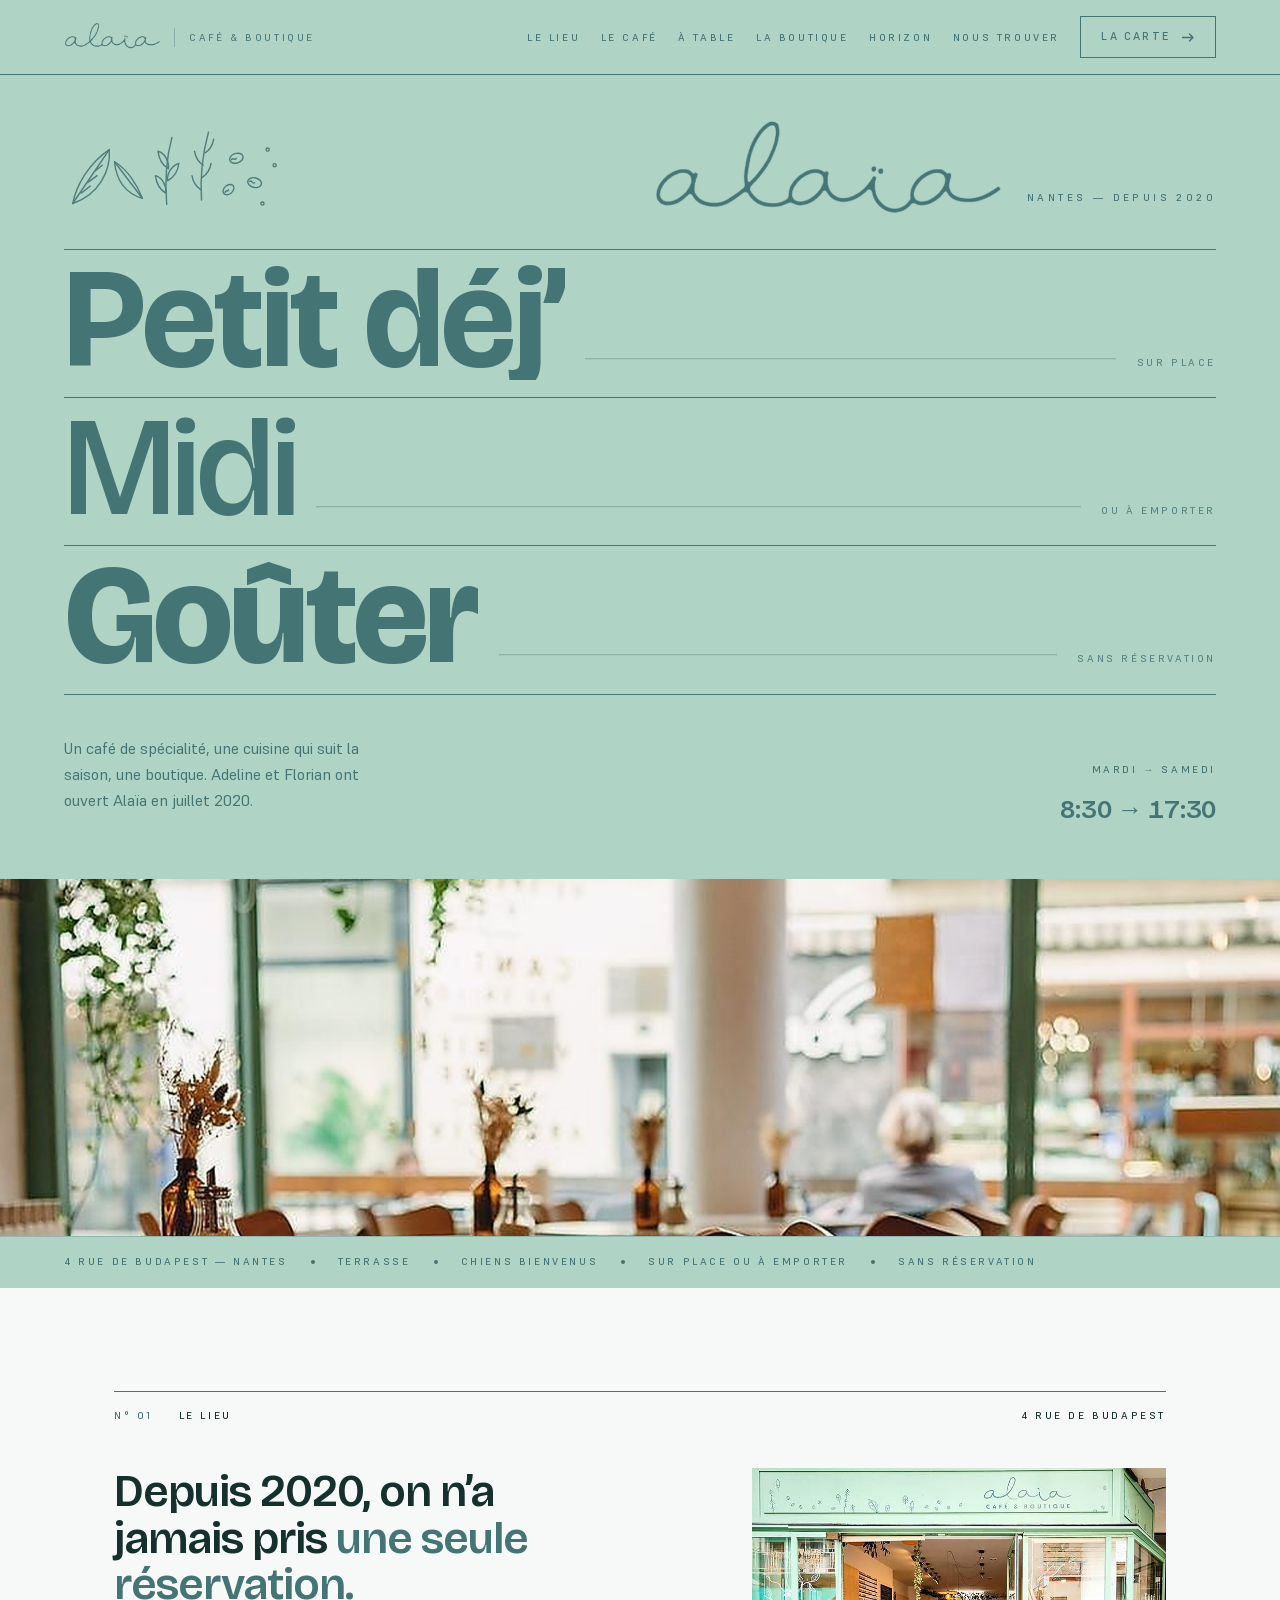
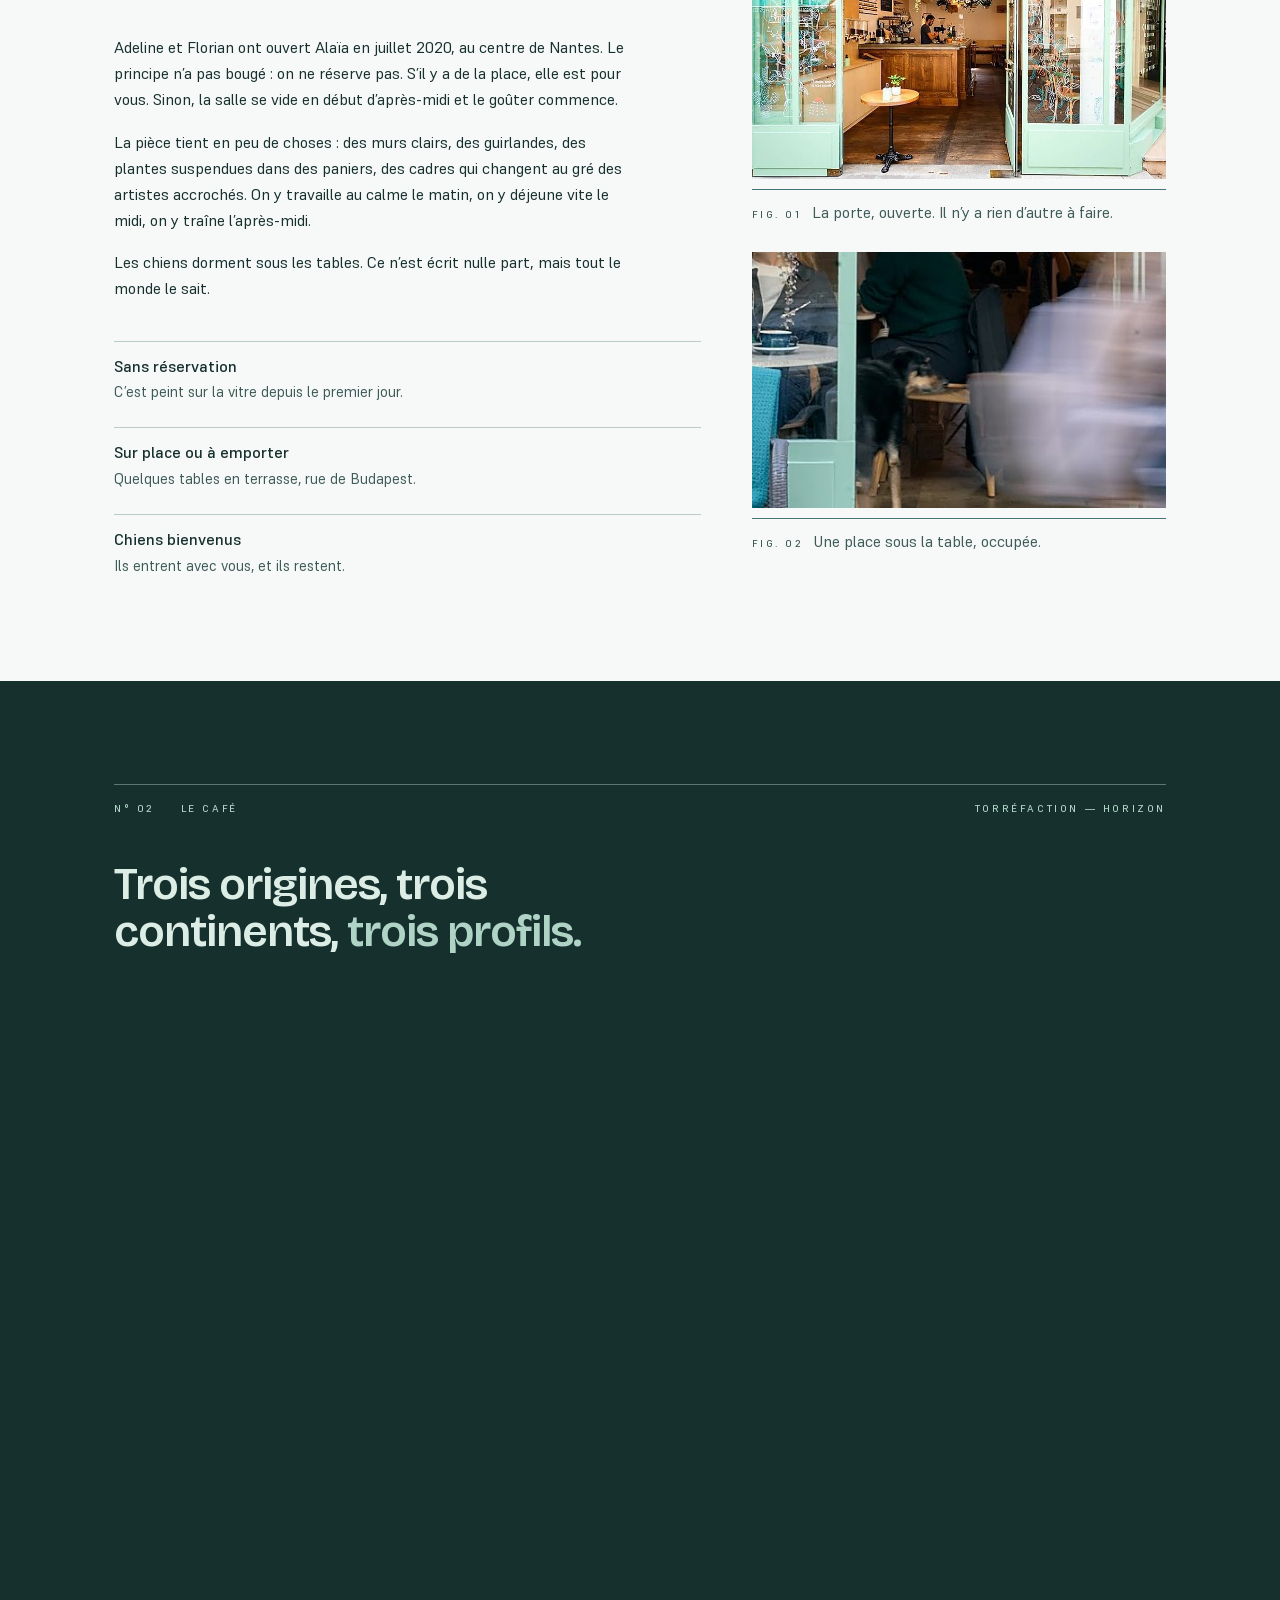
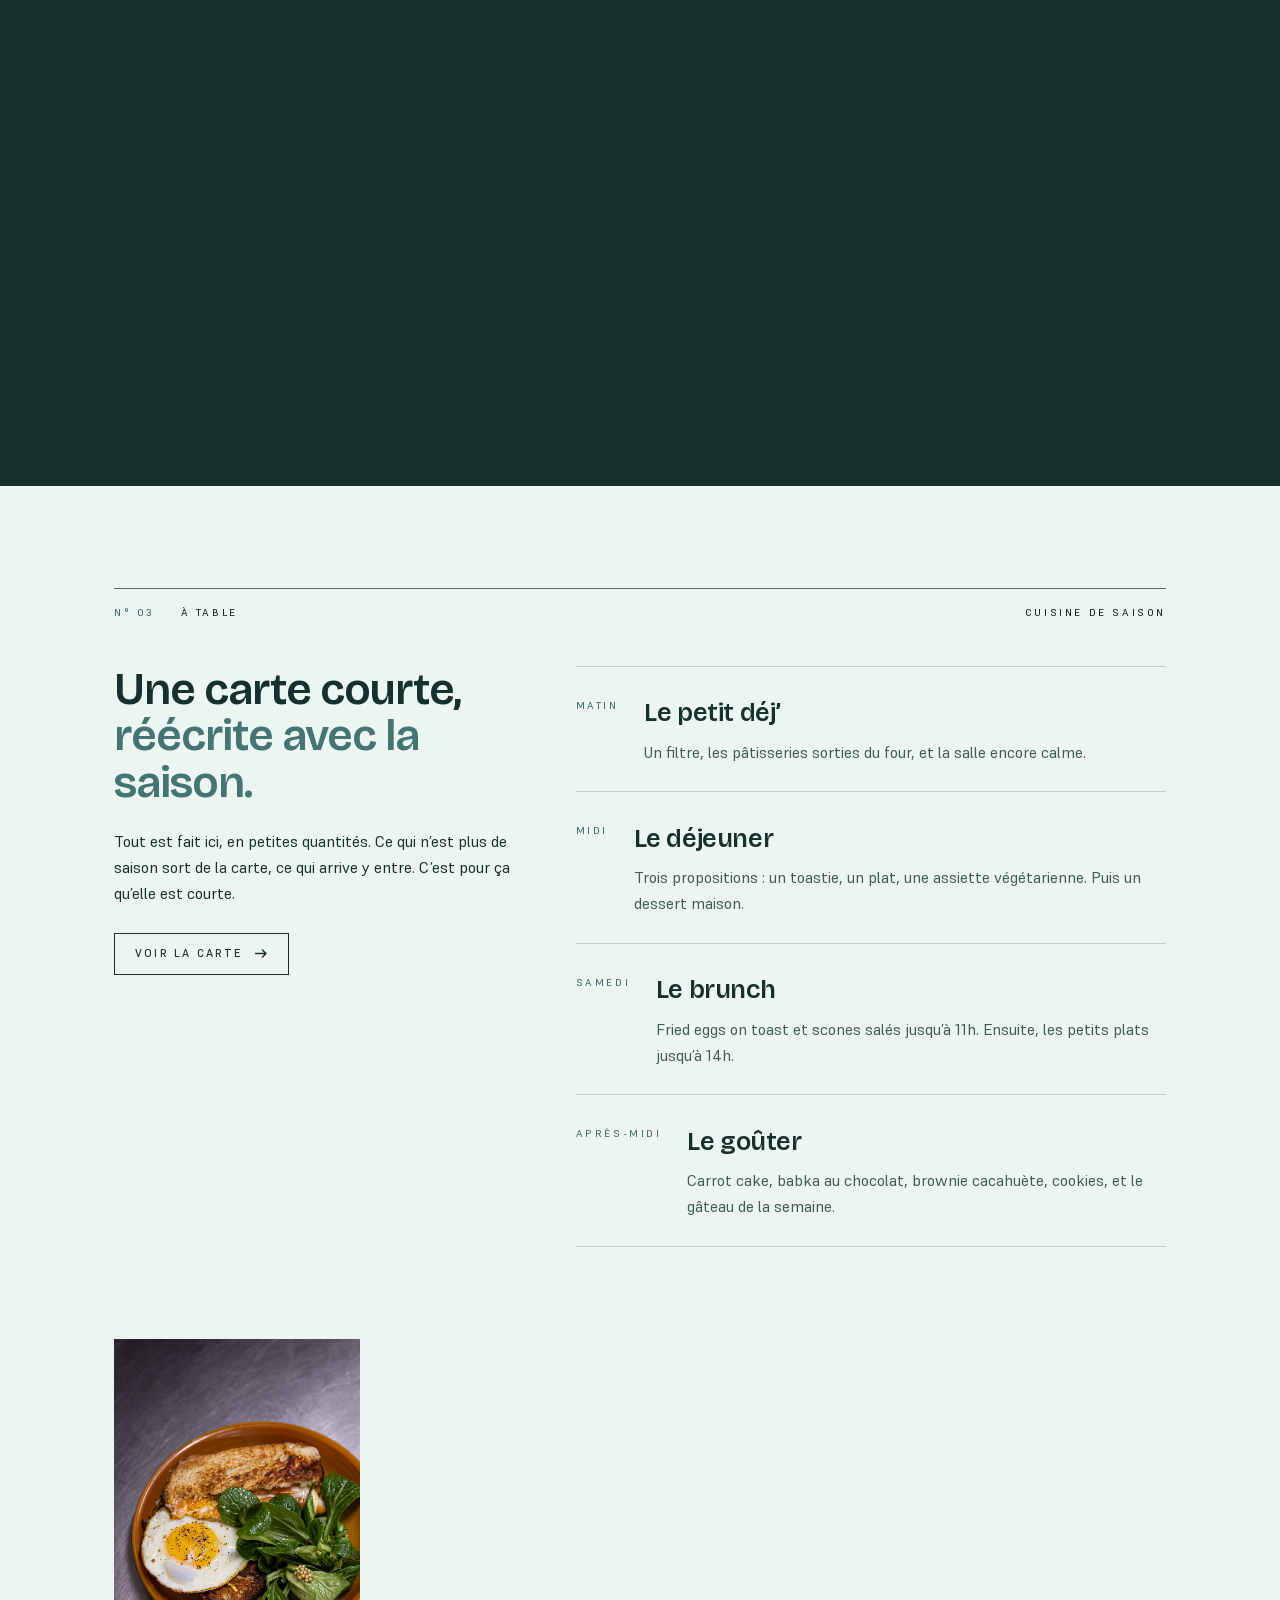
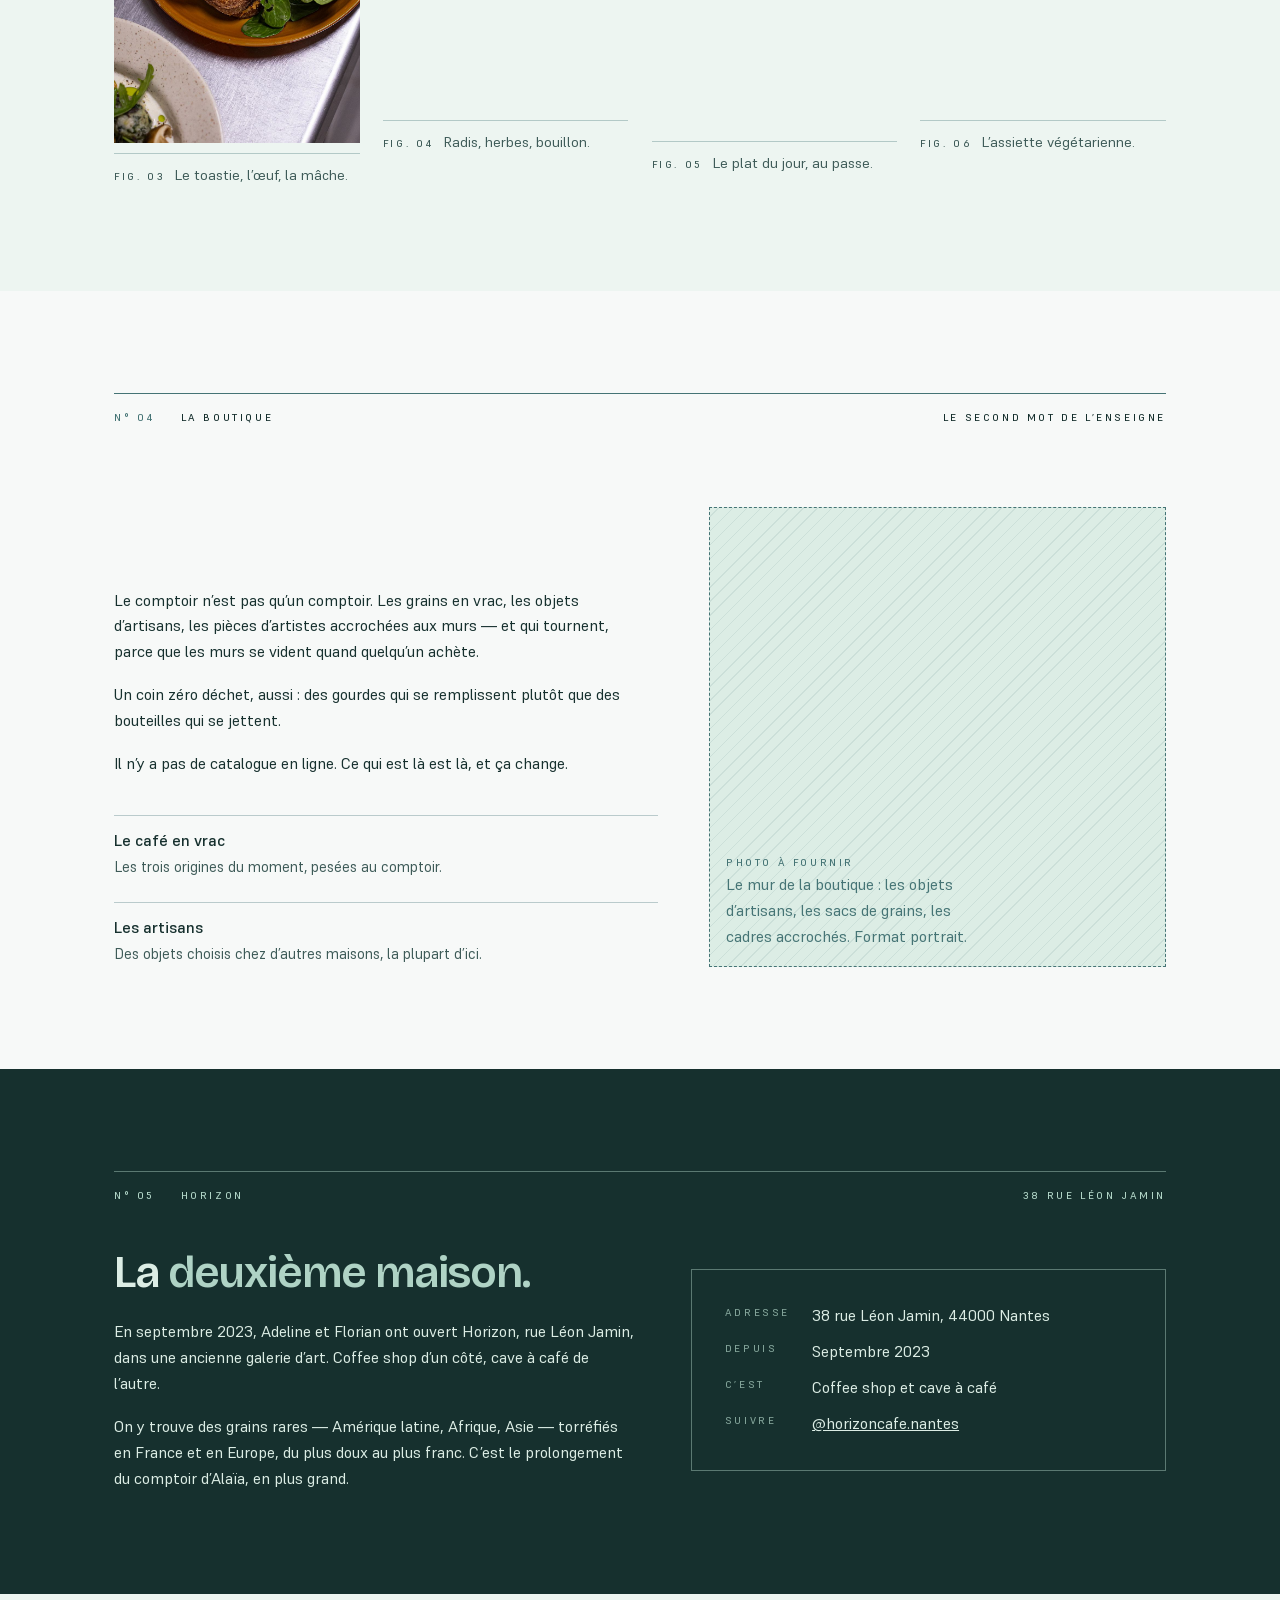
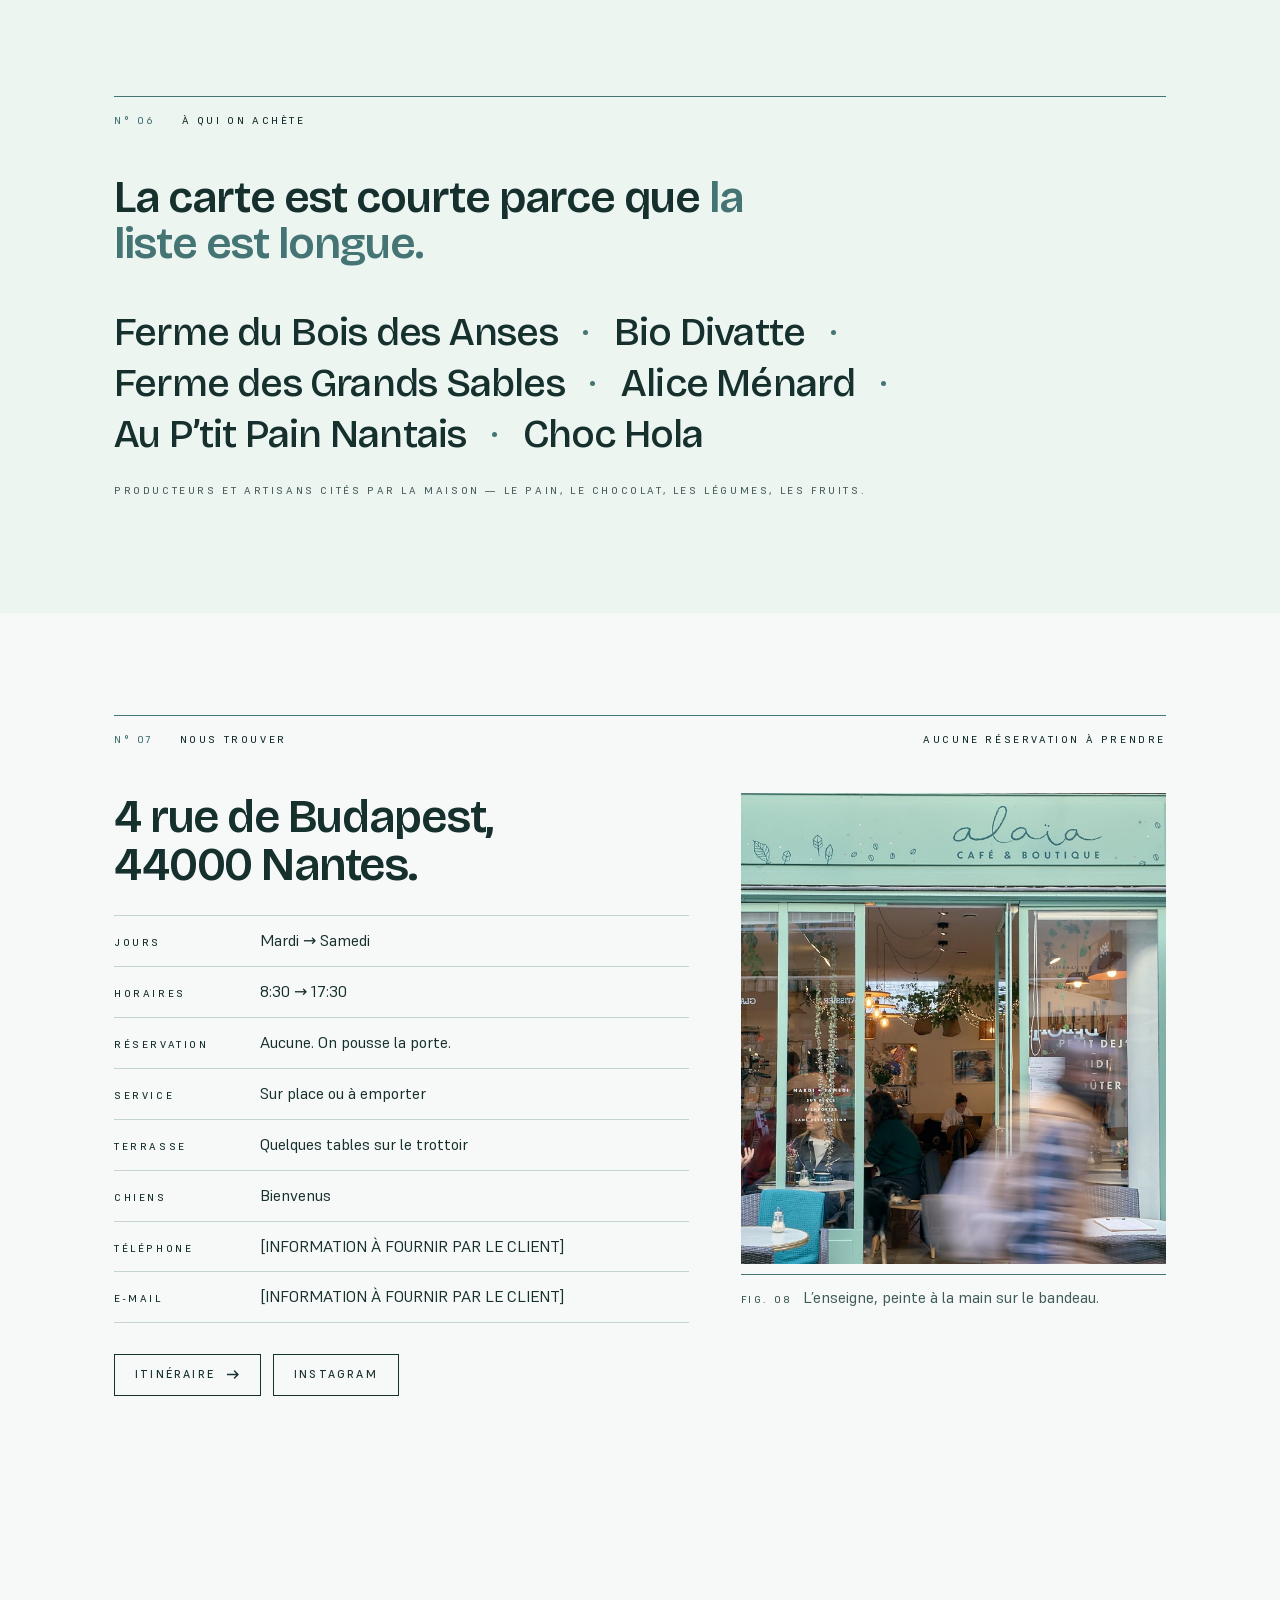
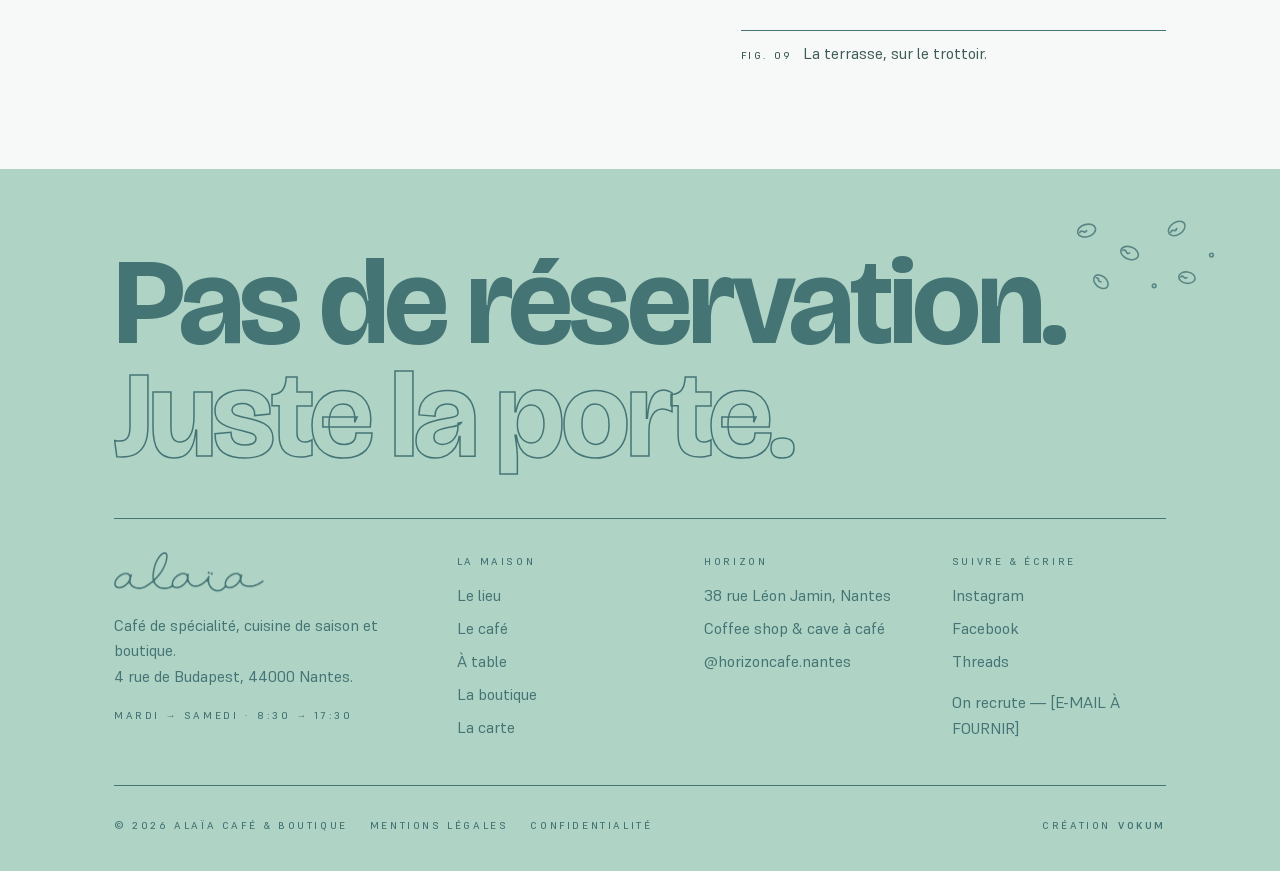
==== index.html @ 6c34a4b2 "Site vitrine Alaïa café & boutique — DA « La vitrine peinte » Création de zéro : l'établissement n'a" ====
<!DOCTYPE html>
<html lang="fr">
<head>
<meta charset="utf-8">
<meta name="viewport" content="width=device-width, initial-scale=1">
<title>Alaïa café &amp; boutique — Café de spécialité, cuisine de saison et boutique à Nantes</title>
<meta name="description" content="Café de spécialité, cuisine de saison et boutique d'artisans, 4 rue de Budapest à Nantes. Du mardi au samedi, sur place ou à emporter, sans réservation. Chiens bienvenus.">
<link rel="canonical" href="/">
<meta name="theme-color" content="#AFD3C5">
<meta name="robots" content="index, follow">

<meta property="og:type" content="website">
<meta property="og:locale" content="fr_FR">
<meta property="og:site_name" content="Alaïa café &amp; boutique">
<meta property="og:title" content="Alaïa café &amp; boutique — Nantes">
<meta property="og:description" content="Café de spécialité, cuisine de saison et boutique. 4 rue de Budapest, Nantes. Du mardi au samedi, sans réservation.">
<meta property="og:image" content="assets/img/facade.jpg">
<meta property="og:image:alt" content="La devanture vert d'eau d'Alaïa, rue de Budapest à Nantes.">
<meta name="twitter:card" content="summary_large_image">

<link rel="icon" href="assets/img/favicon.svg" type="image/svg+xml">
<link rel="apple-touch-icon" href="assets/img/favicon-180.png">

<link rel="preload" href="assets/fonts/bricolage-var.woff2" as="font" type="font/woff2" crossorigin>
<link rel="preload" href="assets/fonts/supreme-400.woff2" as="font" type="font/woff2" crossorigin>
<link rel="stylesheet" href="assets/css/style.css">
<script type="module" src="assets/js/main.js"></script>

<!-- ═══════════════════ L'OUVERTURE — « le peintre passe » ═══════════════
     Pas de rideau, pas d'écran par-dessus : c'est la devanture elle-même qui
     se peint. Le mot d'abord, puis les trois lettrages, puis les fils, puis
     la vitre se dégage. On repose la peinture dans l'ordre où elle a été
     posée en vrai.

     Ce script est en ligne et sans dépendance, pour deux raisons :
     · il doit poser la classe AVANT le premier rendu (sinon le hero clignote) ;
     · il se démonte tout seul. Si le module JS tombe, les filets de sécurité
       ci-dessous rendent la page malgré tout — jamais d'écran resté noir. -->
<script>
(function () {
  var d = document.documentElement;
  var plat  = /[?&]plat/.test(location.search);
  var calme = window.matchMedia && window.matchMedia('(prefers-reduced-motion: reduce)').matches;

  // On retombe toujours sur la devanture : le navigateur ne restaure pas le scroll.
  if ('scrollRestoration' in history) history.scrollRestoration = 'manual';

  // `?plat` doit être posé AVANT le premier rendu, sinon la première seconde
  // s'anime quand même et les captures de contrôle sont faussées.
  if (plat) d.setAttribute('data-plat', '');
  if (plat || calme) return;      // ?plat et mouvement réduit : aucune ouverture.
  d.classList.add('intro');

  var fini = function () { d.classList.remove('intro', 'intro-go'); };
  var go = function () {
    d.classList.add('intro-go');
    setTimeout(fini, 3200);       // on retire les classes une fois la peinture sèche
  };

  // On attend les polices : peindre un mot en police de repli puis le voir
  // sauter, c'est pire que pas d'animation du tout.
  var parti = false;
  var lance = function () {
    if (parti) return;
    parti = true;
    requestAnimationFrame(go);
  };
  if (document.fonts && document.fonts.ready) {
    document.fonts.ready.then(lance);
    setTimeout(lance, 1200);      // filet : si les polices traînent, on part quand même
  } else {
    lance();
  }
  setTimeout(fini, 6000);         // filet dur : la page est lisible quoi qu'il arrive
})();
</script>
</head>

<body>
<a class="saut" href="#contenu">Aller au contenu</a>

<!-- ═══════════════════════════ L'ENSEIGNE ═══════════════════════════════
     Le bandeau vert d'eau de la devanture, repris en barre de navigation. -->
<header class="enseigne">
  <div class="enseigne__in">
    <a class="enseigne__marque" href="/" aria-label="Alaïa café & boutique — accueil">
      <span class="marque marque--script" role="img" aria-label="Alaïa"></span>
      <span class="peint enseigne__mention" aria-hidden="true">Café &amp; boutique</span>
    </a>

    <nav class="enseigne__nav" aria-label="Navigation principale">
      <a class="enseigne__lien peint" href="#lieu"     data-section="lieu">Le lieu</a>
      <a class="enseigne__lien peint" href="#cafe"     data-section="cafe">Le café</a>
      <a class="enseigne__lien peint" href="#table"    data-section="table">À table</a>
      <a class="enseigne__lien peint" href="#boutique" data-section="boutique">La boutique</a>
      <a class="enseigne__lien peint" href="#horizon"  data-section="horizon">Horizon</a>
      <a class="enseigne__lien peint" href="#trouver"  data-section="trouver">Nous trouver</a>
      <a class="carreau" href="carte.html">
        La carte
        <svg class="fleche" width="13" height="9" viewBox="0 0 13 9" fill="none" aria-hidden="true">
          <path d="M0 4.5h11M7.5 1 11 4.5 7.5 8" stroke="currentColor" stroke-width="1.4" stroke-linecap="round" stroke-linejoin="round"/>
        </svg>
      </a>
    </nav>

    <button class="cle" type="button" aria-expanded="false" aria-controls="tiroir">
      <span class="lecteur">Ouvrir le menu</span>
      <span class="cle__trait" aria-hidden="true"></span>
      <span class="cle__trait" aria-hidden="true"></span>
      <span class="cle__trait" aria-hidden="true"></span>
    </button>
  </div>
</header>

<div class="tiroir" id="tiroir" aria-hidden="true">
  <a class="tiroir__lien" href="#lieu">Le lieu <span class="numero peint">01</span></a>
  <a class="tiroir__lien" href="#cafe">Le café <span class="numero peint">02</span></a>
  <a class="tiroir__lien" href="#table">À table <span class="numero peint">03</span></a>
  <a class="tiroir__lien" href="#boutique">La boutique <span class="numero peint">04</span></a>
  <a class="tiroir__lien" href="#horizon">Horizon <span class="numero peint">05</span></a>
  <a class="tiroir__lien" href="#trouver">Nous trouver <span class="numero peint">07</span></a>
  <a class="tiroir__lien" href="carte.html">La carte <span class="numero peint">→</span></a>
  <div class="tiroir__pied">
    <p class="peint">Mardi → Samedi · 8:30 → 17:30</p>
    <p class="peint">4 rue de Budapest, Nantes · Sans réservation</p>
  </div>
</div>

<main id="contenu">

<!-- ═══════════════════════════ LA DEVANTURE ═════════════════════════════
     Le hero ne raconte rien qu'Alaïa n'écrive déjà sur sa vitre : les trois
     moments peints sur le carreau de droite, les trois services peints sur
     celui de gauche. Le site ne fait que les mettre à l'échelle. -->
<section class="devanture" aria-labelledby="titre-principal">

  <!-- Les feuilles et les grains peints sur le bandeau, redessinés au trait -->
  <svg class="devanture__jardin dessin tracer" viewBox="0 0 250 130" fill="none" aria-hidden="true">
    <path class="trait" d="M10 104C14 84 28 58 52 42c2 24-12 52-42 62Z"/>
    <path class="trait" d="M10 104 52 42M20 92l10-8M27 80l11-8M34 68l10-8"/>
    <path class="trait" d="M90 98C84 82 72 64 58 56c2 20 12 36 32 42Z"/>
    <path class="trait" d="M90 98 58 56"/>
    <path class="trait" d="M118 105c-2-25 0-55 6-77"/>
    <path class="trait" d="M117 92c-7-4-11-12-12-20 8 2 13 12 12 20ZM119 78c7-4 12-12 13-20-8 2-14 12-13 20ZM120 64c-7-4-11-12-12-20 8 2 13 12 12 20Z"/>
    <path class="trait" d="M158 100c-2-28 2-56 8-78"/>
    <path class="trait" d="M157 88c-6-4-9-10-10-16M159 74c6-4 9-10 10-16M160 60c-6-4-9-10-10-16M162 46c6-4 9-10 10-16"/>
    <g transform="translate(198 52) rotate(-18)">
      <ellipse class="trait" rx="8" ry="5.5"/><path class="trait" d="M-6 0c3-3 3 3 6 0"/>
    </g>
    <g transform="translate(219 80) rotate(14)">
      <ellipse class="trait" rx="8" ry="5.5"/><path class="trait" d="M-6 0c3-3 3 3 6 0"/>
    </g>
    <g transform="translate(189 88) rotate(-40)">
      <ellipse class="trait" rx="7" ry="5"/><path class="trait" d="M-5 0c2.5-2.5 2.5 2.5 5 0"/>
    </g>
    <circle class="trait" cx="234" cy="42" r="1.8"/>
    <circle class="trait" cx="242" cy="60" r="1.8"/>
    <circle class="trait" cx="228" cy="104" r="1.8"/>
  </svg>

  <div class="devanture__in">
    <div class="devanture__ligne">
      <h1 id="titre-principal" class="lecteur">Alaïa, café &amp; boutique à Nantes</h1>
      <span class="peindre devanture__marque">
        <span class="marque marque--script" aria-hidden="true"></span>
      </span>
      <p class="peint peint--large devanture__lieu">Nantes — depuis 2020</p>
    </div>

    <!-- Les trois mots du carreau de droite, à gauche ce qui est peint sur
         celui de gauche. La vitrine entière tient en trois lignes. -->
    <div class="mots">
      <div class="mots__l">
        <span class="mot"><span class="peindre">Petit déj’</span></span>
        <span class="mots__fil" aria-hidden="true"></span>
        <span class="peint">Sur place</span>
      </div>
      <div class="mots__l">
        <span class="mot"><span class="peindre">Midi</span></span>
        <span class="mots__fil" aria-hidden="true"></span>
        <span class="peint">Ou à emporter</span>
      </div>
      <div class="mots__l">
        <span class="mot"><span class="peindre">Goûter</span></span>
        <span class="mots__fil" aria-hidden="true"></span>
        <span class="peint">Sans réservation</span>
      </div>
    </div>

    <div class="devanture__socle">
      <p class="devanture__dit leve" data-retard="1">
        Un café de spécialité, une cuisine qui suit la saison, une boutique.
        Adeline et Florian ont ouvert Alaïa en juillet 2020.
      </p>
      <div class="devanture__horaire leve" data-retard="2">
        <p class="peint">Mardi → Samedi</p>
        <b>8:30 → 17:30</b>
      </div>
    </div>
  </div>

  <!-- On a peint les mots sur la vitre ; maintenant on entre. La bande montre
       la salle, pas le reflet du verre — les mentions restent sur le bandeau
       du dessous, là où l'encre tient sur la peinture. -->
  <div class="vitre">
    <img class="vitre__photo buee" data-vitre
         src="assets/img/salle-bandeau.jpg"
         width="1500" height="766"
         alt="La salle d'Alaïa : plantes retombantes accrochées aux vitres, bouquets de fleurs séchées sur les tables de bistrot, chaises en bois clair, banquette vert d'eau et la rue derrière les grandes fenêtres."
         fetchpriority="high" decoding="async">
  </div>
  <div class="rail-bas">
    <span class="peint">4 rue de Budapest — Nantes</span>
    <span class="pastille" aria-hidden="true"></span>
    <span class="peint">Terrasse</span>
    <span class="pastille" aria-hidden="true"></span>
    <span class="peint">Chiens bienvenus</span>
    <span class="pastille" aria-hidden="true"></span>
    <span class="peint">Sur place ou à emporter</span>
    <span class="pastille" aria-hidden="true"></span>
    <span class="peint">Sans réservation</span>
  </div>
</section>

<!-- ═══════════════════════════ 01 — LE LIEU ═════════════════════════════ -->
<section class="bloc" id="lieu" aria-labelledby="t-lieu">
  <div class="page page--etroit">
    <div class="rail">
      <span class="numero peint">N° 01</span>
      <span class="peint">Le lieu</span>
      <span class="peint rail__titre">4 rue de Budapest</span>
    </div>

    <div class="lieu">
      <div class="lieu__dire">
        <h2 class="titre leve" id="t-lieu">Depuis 2020, on n’a jamais pris <em>une seule réservation.</em></h2>
        <div class="texte leve" data-retard="1">
          <p>
            Adeline et Florian ont ouvert Alaïa en juillet 2020, au centre de Nantes.
            Le principe n’a pas bougé : on ne réserve pas. S’il y a de la place, elle
            est pour vous. Sinon, la salle se vide en début d’après-midi et le goûter
            commence.
          </p>
          <p>
            La pièce tient en peu de choses : des murs clairs, des guirlandes, des
            plantes suspendues dans des paniers, des cadres qui changent au gré des
            artistes accrochés. On y travaille au calme le matin, on y déjeune vite
            le midi, on y traîne l’après-midi.
          </p>
          <p>
            Les chiens dorment sous les tables. Ce n’est écrit nulle part, mais tout
            le monde le sait.
          </p>
        </div>

        <div class="lieu__notes leve" data-retard="2">
          <div class="lieu__note">
            <b>Sans réservation</b>
            <span>C’est peint sur la vitre depuis le premier jour.</span>
          </div>
          <div class="lieu__note">
            <b>Sur place ou à emporter</b>
            <span>Quelques tables en terrasse, rue de Budapest.</span>
          </div>
          <div class="lieu__note">
            <b>Chiens bienvenus</b>
            <span>Ils entrent avec vous, et ils restent.</span>
          </div>
        </div>
      </div>

      <div>
        <figure style="margin:0">
          <img class="buee" src="assets/img/devanture-comptoir.jpg" width="800" height="601"
               alt="La porte d'Alaïa grande ouverte sur le comptoir en bois : derrière, les silos de café en vrac et le tableau noir ; à gauche, les étagères de la boutique derrière la vitre peinte."
               loading="lazy" decoding="async">
          <figcaption class="lieu__legende">
            <span class="peint">Fig. 01</span>
            <span>La porte, ouverte. Il n’y a rien d’autre à faire.</span>
          </figcaption>
        </figure>

        <figure class="lieu__chien" style="margin:26px 0 0">
          <img class="buee" src="assets/img/detail-chien.jpg" width="460" height="285"
               alt="À l'intérieur du café : un chien debout près d'une table basse en bois, une tasse de cappuccino posée dessus, une cliente assise derrière."
               loading="lazy" decoding="async">
          <figcaption class="lieu__legende" style="max-width:460px">
            <span class="peint">Fig. 02</span>
            <span>Une place sous la table, occupée.</span>
          </figcaption>
        </figure>
      </div>
    </div>
  </div>
</section>

<!-- ═══════════════════════════ 02 — LE CAFÉ ═════════════════════════════
     Le produit héros : la raison pour laquelle on traverse la ville. -->
<section class="bloc bloc--encre" id="cafe" aria-labelledby="t-cafe">
  <div class="page page--etroit">
    <div class="rail">
      <span class="numero peint">N° 02</span>
      <span class="peint">Le café</span>
      <span class="peint rail__titre">Torréfaction — Horizon</span>
    </div>

    <h2 class="titre leve" id="t-cafe">Trois origines, trois continents, <em>trois profils.</em></h2>

    <div class="origines leve" data-retard="1">
      <div class="origine">
        <span class="origine__n">01</span>
        <h3 class="origine__t">Trois origines</h3>
        <p>Trois cafés à la carte en permanence, choisis sur trois continents.</p>
      </div>
      <div class="origine">
        <span class="origine__n">02</span>
        <h3 class="origine__t">Trois profils</h3>
        <p>Du plus doux au plus franc. La sélection tourne avec la saison — jamais la même toute l’année.</p>
      </div>
      <div class="origine">
        <span class="origine__n">03</span>
        <h3 class="origine__t">Quatre façons</h3>
        <p>Filtre, V60, espresso, cappuccino. Et du thé bio pour ceux que la caféine fatigue.</p>
      </div>
    </div>

    <div class="cafe__bas">
      <div class="texte leve">
        <p>
          Les grains ne restent pas derrière le comptoir : ils sont vendus en vrac.
          Vous repartez avec ce que vous venez de boire.
        </p>
        <p>
          Le chaï est une recette maison, retravaillée jusqu’à tomber juste. Les jus
          sont pressés ici, en partie avec les fruits du verger de la famille.
        </p>
        <p class="main" style="margin-top:.6em">Toujours plus de caféine.</p>
      </div>

      <div class="leve" data-retard="1">
        <ul class="liste">
          <li>
            <span class="liste__nom">Chaï latte <span class="peint">recette maison</span></span>
            <span class="liste__conduite" aria-hidden="true"></span>
            <span class="liste__prix">4,50 €</span>
          </li>
          <li>
            <span class="liste__nom">Matcha, gold, black, ube latte</span>
            <span class="liste__conduite" aria-hidden="true"></span>
            <span class="liste__prix">4 → 4,50 €</span>
          </li>
          <li>
            <span class="liste__nom">Lait végétal</span>
            <span class="liste__conduite" aria-hidden="true"></span>
            <span class="liste__prix">+ 0,50 €</span>
          </li>
          <li>
            <span class="liste__nom">Jus pressé du jour</span>
            <span class="liste__conduite" aria-hidden="true"></span>
            <span class="liste__prix">4 €</span>
          </li>
          <li>
            <span class="liste__nom">Grains en vrac</span>
            <span class="liste__conduite" aria-hidden="true"></span>
            <span class="liste__prix">au comptoir</span>
          </li>
        </ul>
        <p class="peint" style="margin-top:16px;opacity:.7">Prix relevés en juillet 2026</p>
      </div>
    </div>
  </div>

  <!-- La suite du comptoir. Bord à bord, sans légende : on longe le geste. -->
  <div class="comptoir">
    <figure>
      <img class="buee" src="assets/img/cafe-porte-filtre.jpg" width="900" height="1482"
           alt="Une main tient un porte-filtre rempli de café fraîchement moulu, tassé et lissé."
           loading="lazy" decoding="async">
    </figure>
    <figure>
      <img class="buee" src="assets/img/cafe-extraction.jpg" width="900" height="1482"
           alt="L'espresso coule de la machine La Marzocco en deux filets, dans une tasse en céramique vert d'eau."
           loading="lazy" decoding="async">
    </figure>
    <figure>
      <img class="buee" src="assets/img/cafe-latte.jpg" width="900" height="1482"
           alt="Un barista verse le lait dans une tasse vert d'eau et y dessine une rosetta."
           loading="lazy" decoding="async">
    </figure>
    <figure>
      <img class="buee" src="assets/img/cafe-deux-tasses.jpg" width="900" height="1482"
           alt="Deux tasses d'espresso vues du dessus sur le comptoir en métal, l'une sur une soucoupe vert d'eau, l'autre sur une soucoupe brune."
           loading="lazy" decoding="async">
    </figure>
  </div>
</section>

<!-- ═══════════════════════════ 03 — À TABLE ═════════════════════════════ -->
<section class="bloc bloc--verre" id="table" aria-labelledby="t-table">
  <div class="page page--etroit">
    <div class="rail">
      <span class="numero peint">N° 03</span>
      <span class="peint">À table</span>
      <span class="peint rail__titre">Cuisine de saison</span>
    </div>

    <div class="table">
      <div>
        <h2 class="titre leve" id="t-table">Une carte courte, <em>réécrite avec la saison.</em></h2>
        <div class="texte leve" data-retard="1" style="margin-top:22px">
          <p>
            Tout est fait ici, en petites quantités. Ce qui n’est plus de saison sort
            de la carte, ce qui arrive y entre. C’est pour ça qu’elle est courte.
          </p>
        </div>
        <p class="leve" data-retard="2" style="margin-top:26px">
          <a class="carreau carreau--encre" href="carte.html">
            Voir la carte
            <svg class="fleche" width="13" height="9" viewBox="0 0 13 9" fill="none" aria-hidden="true">
              <path d="M0 4.5h11M7.5 1 11 4.5 7.5 8" stroke="currentColor" stroke-width="1.4" stroke-linecap="round" stroke-linejoin="round"/>
            </svg>
          </a>
        </p>
      </div>

      <div class="moments leve" data-retard="1">
        <article class="moment">
          <span class="moment__h peint">Matin</span>
          <div>
            <h3 class="moment__t">Le petit déj’</h3>
            <p>Un filtre, les pâtisseries sorties du four, et la salle encore calme.</p>
          </div>
        </article>
        <article class="moment">
          <span class="moment__h peint">Midi</span>
          <div>
            <h3 class="moment__t">Le déjeuner</h3>
            <p>Trois propositions : un toastie, un plat, une assiette végétarienne. Puis un dessert maison.</p>
          </div>
        </article>
        <article class="moment">
          <span class="moment__h peint">Samedi</span>
          <div>
            <h3 class="moment__t">Le brunch</h3>
            <p>Fried eggs on toast et scones salés jusqu’à 11h. Ensuite, les petits plats jusqu’à 14h.</p>
          </div>
        </article>
        <article class="moment">
          <span class="moment__h peint">Après-midi</span>
          <div>
            <h3 class="moment__t">Le goûter</h3>
            <p>Carrot cake, babka au chocolat, brownie cacahuète, cookies, et le gâteau de la semaine.</p>
          </div>
        </article>
      </div>
    </div>

    <!-- Les assiettes. Les légendes décrivent ce qu'on voit, sans nommer un
         plat de la carte : la carte change, et rien n'est inventé ici. -->
    <div class="assiettes">
      <figure>
        <img class="buee" src="assets/img/midi-toastie.jpg" width="900" height="1482"
             alt="Un toastie grillé coupé en deux, un œuf au plat poivré et une salade de mâche, sur une assiette ocre posée sur le passe en inox."
             loading="lazy" decoding="async">
        <figcaption><span class="peint">Fig. 03</span><span>Le toastie, l’œuf, la mâche.</span></figcaption>
      </figure>
      <figure>
        <img class="buee" src="assets/img/midi-radis.jpg" width="900" height="1482"
             alt="Un bol sombre : lamelles de radis rose, herbes fraîches, graines et bouillon clair."
             loading="lazy" decoding="async">
        <figcaption><span class="peint">Fig. 04</span><span>Radis, herbes, bouillon.</span></figcaption>
      </figure>
      <figure>
        <img class="buee" src="assets/img/midi-poisson.jpg" width="900" height="1482"
             alt="Un filet de poisson blanc, des carottes rôties et une sauce jaune, sur une assiette mouchetée ; à côté, le ticket de cuisine."
             loading="lazy" decoding="async">
        <figcaption><span class="peint">Fig. 05</span><span>Le plat du jour, au passe.</span></figcaption>
      </figure>
      <figure>
        <img class="buee" src="assets/img/midi-vert.jpg" width="900" height="1482"
             alt="Une assiette végétarienne : quenelles vertes, champignons, pousses et fleurs de capucine sur une crème claire."
             loading="lazy" decoding="async">
        <figcaption><span class="peint">Fig. 06</span><span>L’assiette végétarienne.</span></figcaption>
      </figure>
    </div>
  </div>
</section>

<!-- ═══════════════════════════ 04 — LA BOUTIQUE ═════════════════════════ -->
<section class="bloc" id="boutique" aria-labelledby="t-boutique">
  <div class="page page--etroit">
    <div class="rail">
      <span class="numero peint">N° 04</span>
      <span class="peint">La boutique</span>
      <span class="peint rail__titre">Le second mot de l’enseigne</span>
    </div>

    <div class="boutique">
      <div>
        <h2 class="titre leve" id="t-boutique">Ce qui est bon <em>se rapporte.</em></h2>
        <div class="texte leve" data-retard="1" style="margin-top:22px">
          <p>
            Le comptoir n’est pas qu’un comptoir. Les grains en vrac, les objets
            d’artisans, les pièces d’artistes accrochées aux murs — et qui tournent,
            parce que les murs se vident quand quelqu’un achète.
          </p>
          <p>
            Un coin zéro déchet, aussi : des gourdes qui se remplissent plutôt que
            des bouteilles qui se jettent.
          </p>
          <p>
            Il n’y a pas de catalogue en ligne. Ce qui est là est là, et ça change.
          </p>
        </div>
        <div class="lieu__notes leve" data-retard="2">
          <div class="lieu__note">
            <b>Le café en vrac</b>
            <span>Les trois origines du moment, pesées au comptoir.</span>
          </div>
          <div class="lieu__note">
            <b>Les artisans</b>
            <span>Des objets choisis chez d’autres maisons, la plupart d’ici.</span>
          </div>
        </div>
      </div>

      <!-- Emplacement photo : aucune des photos fournies ne montre la boutique
           elle-même. On nomme ce qui manque plutôt que d'y mettre une image
           qui parle d'autre chose. Voir README.md § « Photos à produire ». -->
      <div class="boutique__photo">
        <div class="attente" style="min-height:clamp(300px,40vw,460px)">
          <span class="peint">Photo à fournir</span>
          <span>Le mur de la boutique : les objets d’artisans, les sacs de grains, les cadres accrochés. Format portrait.</span>
        </div>
      </div>
    </div>
  </div>
</section>

<!-- ═══════════════════════════ 05 — HORIZON ═════════════════════════════ -->
<section class="bloc bloc--encre" id="horizon" aria-labelledby="t-horizon">
  <div class="page page--etroit">
    <div class="rail">
      <span class="numero peint">N° 05</span>
      <span class="peint">Horizon</span>
      <span class="peint rail__titre">38 rue Léon Jamin</span>
    </div>

    <div class="horizon">
      <div>
        <h2 class="titre leve" id="t-horizon">La <em>deuxième maison.</em></h2>
        <div class="texte leve" data-retard="1" style="margin-top:22px">
          <p>
            En septembre 2023, Adeline et Florian ont ouvert Horizon, rue Léon Jamin,
            dans une ancienne galerie d’art. Coffee shop d’un côté, cave à café de
            l’autre.
          </p>
          <p>
            On y trouve des grains rares — Amérique latine, Afrique, Asie — torréfiés
            en France et en Europe, du plus doux au plus franc. C’est le prolongement
            du comptoir d’Alaïa, en plus grand.
          </p>
        </div>
      </div>

      <div class="horizon__carte leve" data-retard="2">
        <dl>
          <dt class="peint">Adresse</dt>
          <dd>38 rue Léon Jamin, 44000 Nantes</dd>
          <dt class="peint">Depuis</dt>
          <dd>Septembre 2023</dd>
          <dt class="peint">C’est</dt>
          <dd>Coffee shop et cave à café</dd>
          <dt class="peint">Suivre</dt>
          <dd>
            <a href="https://www.instagram.com/horizoncafe.nantes/" target="_blank" rel="noopener noreferrer">
              @horizoncafe.nantes
            </a>
          </dd>
        </dl>
      </div>
    </div>
  </div>
</section>

<!-- ═══════════════════════════ 06 — LES GENS ════════════════════════════ -->
<section class="bloc bloc--verre" aria-labelledby="t-gens">
  <div class="page page--etroit">
    <div class="rail">
      <span class="numero peint">N° 06</span>
      <span class="peint">À qui on achète</span>
    </div>

    <h2 class="titre leve" id="t-gens" style="max-width:24ch;margin-bottom:clamp(24px,3vw,40px)">
      La carte est courte parce que <em>la liste est longue.</em>
    </h2>

    <ul class="gens leve" data-retard="1">
      <li><span class="gens__nom">Ferme du Bois des Anses</span></li>
      <li><span class="gens__nom">Bio Divatte</span></li>
      <li><span class="gens__nom">Ferme des Grands Sables</span></li>
      <li><span class="gens__nom">Alice Ménard</span></li>
      <li><span class="gens__nom">Au P’tit Pain Nantais</span></li>
      <li><span class="gens__nom">Choc Hola</span></li>
    </ul>
    <p class="peint leve" data-retard="2" style="margin-top:22px;opacity:.75">
      Producteurs et artisans cités par la maison — le pain, le chocolat, les légumes, les fruits.
    </p>
  </div>
</section>

<!-- ═══════════════════════════ 07 — NOUS TROUVER ════════════════════════ -->
<section class="bloc" id="trouver" aria-labelledby="t-trouver">
  <div class="page page--etroit">
    <div class="rail">
      <span class="numero peint">N° 07</span>
      <span class="peint">Nous trouver</span>
      <span class="peint rail__titre">Aucune réservation à prendre</span>
    </div>

    <div class="trouver">
      <div>
        <h2 class="lecteur" id="t-trouver">Nous trouver</h2>
        <p class="trouver__adresse leve">4 rue de Budapest,<br>44000 Nantes.</p>

        <dl class="trouver__faits leve" data-retard="1">
          <div class="fait"><dt class="peint">Jours</dt><dd>Mardi → Samedi</dd></div>
          <div class="fait"><dt class="peint">Horaires</dt><dd>8:30 → 17:30</dd></div>
          <div class="fait"><dt class="peint">Réservation</dt><dd>Aucune. On pousse la porte.</dd></div>
          <div class="fait"><dt class="peint">Service</dt><dd>Sur place ou à emporter</dd></div>
          <div class="fait"><dt class="peint">Terrasse</dt><dd>Quelques tables sur le trottoir</dd></div>
          <div class="fait"><dt class="peint">Chiens</dt><dd>Bienvenus</dd></div>
          <div class="fait"><dt class="peint">Téléphone</dt><dd>[INFORMATION À FOURNIR PAR LE CLIENT]</dd></div>
          <div class="fait"><dt class="peint">E-mail</dt><dd>[INFORMATION À FOURNIR PAR LE CLIENT]</dd></div>
        </dl>

        <div class="trouver__actions leve" data-retard="2">
          <a class="carreau carreau--encre"
             href="https://www.google.com/maps/dir/?api=1&destination=4+rue+de+Budapest+44000+Nantes"
             target="_blank" rel="noopener noreferrer">
            Itinéraire
            <svg class="fleche" width="13" height="9" viewBox="0 0 13 9" fill="none" aria-hidden="true">
              <path d="M0 4.5h11M7.5 1 11 4.5 7.5 8" stroke="currentColor" stroke-width="1.4" stroke-linecap="round" stroke-linejoin="round"/>
            </svg>
          </a>
          <a class="carreau carreau--encre" href="https://www.instagram.com/alaiacafeboutique/" target="_blank" rel="noopener noreferrer">
            Instagram
          </a>
        </div>
      </div>

      <div class="leve" data-retard="1">
        <figure style="margin:0">
          <img class="buee" src="assets/img/facade.jpg" width="1400" height="1550"
               alt="La devanture vert d'eau d'Alaïa, 4 rue de Budapest à Nantes : l'enseigne peinte à la main, les grandes vitres et la salle éclairée à l'intérieur."
               loading="lazy" decoding="async">
          <figcaption class="lieu__legende">
            <span class="peint">Fig. 08</span>
            <span>L’enseigne, peinte à la main sur le bandeau.</span>
          </figcaption>
        </figure>

        <figure style="margin:26px 0 0">
          <img class="buee" src="assets/img/terrasse.jpg" width="678" height="452"
               alt="La terrasse d'Alaïa : des tables rondes et des chaises en résine tressée alignées sur le trottoir, devant la devanture vert d'eau."
               loading="lazy" decoding="async">
          <figcaption class="lieu__legende">
            <span class="peint">Fig. 09</span>
            <span>La terrasse, sur le trottoir.</span>
          </figcaption>
        </figure>
      </div>
    </div>
  </div>
</section>

</main>

<!-- ═══════════════════════════ LE PIED ══════════════════════════════════
     La dernière section est peinte comme la première : c'est le rideau. -->
<footer class="pied">
  <svg class="pied__grains dessin" viewBox="0 0 150 90" fill="none" aria-hidden="true">
    <g transform="translate(24 22) rotate(-16)"><ellipse class="trait" rx="9" ry="6"/><path class="trait" d="M-7 0c3.5-3.5 3.5 3.5 7 0"/></g>
    <g transform="translate(66 44) rotate(22)"><ellipse class="trait" rx="9" ry="6"/><path class="trait" d="M-7 0c3.5-3.5 3.5 3.5 7 0"/></g>
    <g transform="translate(112 20) rotate(-34)"><ellipse class="trait" rx="9" ry="6"/><path class="trait" d="M-7 0c3.5-3.5 3.5 3.5 7 0"/></g>
    <g transform="translate(38 72) rotate(40)"><ellipse class="trait" rx="8" ry="5.5"/><path class="trait" d="M-6 0c3-3 3 3 6 0"/></g>
    <g transform="translate(122 68) rotate(8)"><ellipse class="trait" rx="8" ry="5.5"/><path class="trait" d="M-6 0c3-3 3 3 6 0"/></g>
    <circle class="trait" cx="90" cy="76" r="1.8"/>
    <circle class="trait" cx="146" cy="46" r="1.8"/>
  </svg>

  <div class="page page--etroit">
    <p class="pied__mot rideau"><span>Pas de réservation.<br><em>Juste la porte.</em></span></p>

    <div class="pied__grille">
      <div class="pied__col pied__marque">
        <span class="marque marque--script" aria-hidden="true"></span>
        <p>Café de spécialité, cuisine de saison et boutique.<br>4 rue de Budapest, 44000 Nantes.</p>
        <p class="peint" style="margin-top:14px">Mardi → Samedi · 8:30 → 17:30</p>
      </div>

      <div class="pied__col">
        <h3 class="peint">La maison</h3>
        <ul>
          <li><a href="#lieu">Le lieu</a></li>
          <li><a href="#cafe">Le café</a></li>
          <li><a href="#table">À table</a></li>
          <li><a href="#boutique">La boutique</a></li>
          <li><a href="carte.html">La carte</a></li>
        </ul>
      </div>

      <div class="pied__col">
        <h3 class="peint">Horizon</h3>
        <ul>
          <li>38 rue Léon Jamin, Nantes</li>
          <li>Coffee shop &amp; cave à café</li>
          <li><a href="https://www.instagram.com/horizoncafe.nantes/" target="_blank" rel="noopener noreferrer">@horizoncafe.nantes</a></li>
        </ul>
      </div>

      <div class="pied__col">
        <h3 class="peint">Suivre &amp; écrire</h3>
        <ul>
          <li><a href="https://www.instagram.com/alaiacafeboutique/" target="_blank" rel="noopener noreferrer">Instagram</a></li>
          <li><a href="https://www.facebook.com/alaiacafeboutique/" target="_blank" rel="noopener noreferrer">Facebook</a></li>
          <li><a href="https://www.threads.net/@alaiacafeboutique" target="_blank" rel="noopener noreferrer">Threads</a></li>
          <li style="margin-top:8px">On recrute — [E-MAIL À FOURNIR]</li>
        </ul>
      </div>
    </div>

    <div class="pied__bas">
      <nav class="pied__legal peint" aria-label="Liens légaux">
        <span>© 2026 Alaïa café &amp; boutique</span>
        <a href="mentions-legales.html">Mentions légales</a>
        <a href="confidentialite.html">Confidentialité</a>
      </nav>

      <p class="vokum peint">
        Création
        <a href="https://vokumagency.com" target="_blank" rel="noopener noreferrer"
           aria-label="Visiter le site de l’agence Vokum">Vokum</a>
      </p>
    </div>
  </div>
</footer>

</body>
</html>
---- assets/css/style.css ----
/* =========================================================================
   ALAÏA CAFÉ & BOUTIQUE — Nantes
   DA « La vitrine peinte »
   La devanture d'Alaïa dit déjà tout : un bandeau vert d'eau, un mot tracé
   d'un seul trait, des feuilles et des grains dessinés à la main, et des
   capitales blanches peintes sur le verre. Le site n'invente pas une
   grammaire : il reprend celle-là et la met à l'échelle.

   1. Jetons
   2. Polices
   3. Socle
   4. Voix typographiques
   5. Le trait (dessins, filets)
   6. Navigation
   7. Hero — la devanture
   8. Sections
   9. Pied de page
   10. Pages secondaires
   11. Mouvement
   12. Responsive
   ========================================================================= */

/* ============================== 1. JETONS ============================== */
:root {
  /* Peinture relevée au pixel sur la devanture du 4 rue de Budapest */
  --verre:        #AFD3C5; /* le vert d'eau du bandeau */
  --verre-mid:    #C6E0D5;
  --verre-clair:  #DCEDE5;
  --verre-pale:   #EDF5F1;
  --enseigne:     #457475; /* l'encre du mot « alaïa » sur l'enseigne */
  --encre:        #16302E; /* texte courant — assombri pour le contraste */
  --encre-doux:   #3E5B58;
  --lait:         #F7F9F8; /* blanc froid : jamais de beige, jamais de kraft */
  --blanc:        #FFFFFF;
  --grain:        #7C4A2E; /* le brun du grain de café — accent, à la goutte */

  --trait: 1.5px;

  --pas: clamp(64px, 8vw, 132px);   /* respiration verticale des sections */
  --marge: clamp(20px, 5vw, 76px);  /* marge de page */

  --ease: cubic-bezier(.22, .61, .36, 1);
  --ease-long: cubic-bezier(.16, 1, .3, 1);

  --nav-h: 74px;
}

/* ============================= 2. POLICES ============================== */
/* Bricolage Grotesque : variable en largeur — le lettrage peint s'étire pour
   remplir son carreau, exactement comme un peintre en lettres le ferait. */
@font-face {
  font-family: 'Bricolage';
  src: url('../fonts/bricolage-var.woff2') format('woff2-variations');
  font-weight: 300 800;
  font-stretch: 75% 100%;
  font-display: swap;
  font-style: normal;
}
/* Supreme : la voix courante et les capitales peintes du pratique. */
@font-face { font-family:'Supreme'; src:url('../fonts/supreme-400.woff2') format('woff2'); font-weight:400; font-display:swap; }
@font-face { font-family:'Supreme'; src:url('../fonts/supreme-500.woff2') format('woff2'); font-weight:500; font-display:swap; }
@font-face { font-family:'Supreme'; src:url('../fonts/supreme-700.woff2') format('woff2'); font-weight:700; font-display:swap; }
/* Sacramento : la même main que le logo. Trois mots par page, pas plus. */
@font-face { font-family:'Sacramento'; src:url('../fonts/sacramento.woff2') format('woff2'); font-weight:400; font-display:swap; }

/* ============================== 3. SOCLE =============================== */
*, *::before, *::after { box-sizing: border-box; }
html { -webkit-text-size-adjust: 100%; }
html:focus-within { scroll-behavior: smooth; }

body {
  margin: 0;
  background: var(--lait);
  color: var(--encre);
  font-family: 'Supreme', system-ui, -apple-system, sans-serif;
  font-size: clamp(16px, 1.02vw, 18px);
  line-height: 1.62;
  -webkit-font-smoothing: antialiased;
  overflow-x: hidden;
}

/* `height: auto` est obligatoire : sans lui, l'attribut height="…" du HTML reste
   la hauteur utilisée pendant que max-width rétrécit la largeur — et l'image
   s'allonge. Les attributs width/height restent en place (ils réservent la place
   au chargement et évitent le décalage de mise en page). */
img { max-width: 100%; height: auto; display: block; }
a { color: inherit; }

::selection { background: var(--verre); color: var(--encre); }

/* Un seul style de focus sur tout le site : le trait de l'enseigne. */
:focus-visible {
  outline: 2px solid var(--enseigne);
  outline-offset: 3px;
  border-radius: 1px;
}
.sur-verre :focus-visible { outline-color: var(--blanc); }

.saut {
  position: absolute; left: -9999px; top: 0;
  background: var(--encre); color: var(--lait);
  padding: 14px 20px; z-index: 200; text-decoration: none;
}
.saut:focus { left: 8px; top: 8px; }

.lecteur {
  position: absolute; width: 1px; height: 1px; overflow: hidden;
  clip: rect(0 0 0 0); clip-path: inset(50%); white-space: nowrap;
}

.page { width: 100%; padding-inline: var(--marge); }
.page--etroit { max-width: 1180px; margin-inline: auto; }

/* ====================== 4. VOIX TYPOGRAPHIQUES ========================= */

/* Le lettrage peint : ce qui est pratique est en capitales espacées,
   comme sur la vitre. Aucune police à chasse fixe sur ce site. */
.peint {
  font-family: 'Supreme', sans-serif;
  font-weight: 500;
  text-transform: uppercase;
  letter-spacing: .26em;
  font-size: clamp(10px, .72vw, 12px);
  line-height: 1.9;
}
.peint--large { letter-spacing: .34em; }
.sur-verre .peint { color: var(--blanc); text-shadow: 0 1px 14px rgba(10, 30, 28, .55); }

/* Le display : lettres peintes, étirées pour remplir leur carreau. */
.mot {
  font-family: 'Bricolage', system-ui, sans-serif;
  font-weight: 600;
  line-height: .86;
  letter-spacing: -.02em;
  margin: 0;
  /* Les descendantes des titres révélés ne doivent pas être coupées. */
  padding-bottom: .06em;
}

.titre {
  font-family: 'Bricolage', system-ui, sans-serif;
  font-weight: 600;
  font-size: clamp(30px, 3.5vw, 54px);
  line-height: 1.04;
  letter-spacing: -.022em;
  margin: 0;
  max-width: 19ch;
  padding-bottom: .04em;
}
.titre em { font-style: normal; color: var(--enseigne); }

/* La main du logo. Parcimonie absolue. */
.main {
  font-family: 'Sacramento', cursive;
  font-weight: 400;
  font-size: clamp(26px, 2.3vw, 38px);
  line-height: 1;
  color: var(--enseigne);
}

.plomb { font-size: clamp(17px, 1.22vw, 21px); line-height: 1.58; max-width: 46ch; }
.texte { max-width: 58ch; }
.texte p { margin: 0 0 1.05em; }
.texte p:last-child { margin-bottom: 0; }

/* Un mot souligné d'un trait droit — le trait de l'enseigne, jamais ondulé. */
.souligne {
  background-image: linear-gradient(var(--enseigne), var(--enseigne));
  background-size: 100% var(--trait);
  background-repeat: no-repeat;
  background-position: 0 100%;
  padding-bottom: 2px;
}

/* Numéro de section : discret, sur le rail. */
.numero { font-variant-numeric: tabular-nums; color: var(--enseigne); }

/* ====================== 5. LE TRAIT (dessins) ========================== */
/* Feuilles et grains sont ceux peints sur la devanture. Toujours au trait,
   jamais remplis, jamais une icône de bibliothèque. */
.trait {
  fill: none;
  stroke: var(--enseigne);
  stroke-width: 1.6;
  stroke-linecap: round;
  stroke-linejoin: round;
}
.sur-verre .trait { stroke: var(--blanc); }
.dessin { display: block; overflow: visible; }

/* Le rail : le filet sous l'enseigne, repris en tête de chaque section. */
.rail {
  display: flex;
  align-items: baseline;
  gap: clamp(16px, 2vw, 32px);
  border-top: var(--trait) solid var(--enseigne);
  padding-top: 14px;
  margin-bottom: clamp(30px, 3.4vw, 54px);
}
.rail__titre { margin-left: auto; }

/* Le wordmark : masque, donc il prend la couleur qu'on lui donne. */
.marque {
  display: block;
  background-color: currentColor;
  -webkit-mask-repeat: no-repeat; mask-repeat: no-repeat;
  -webkit-mask-size: contain;     mask-size: contain;
  -webkit-mask-position: center;  mask-position: center;
}
.marque--script   { -webkit-mask-image: url('../img/logo-script.png');   mask-image: url('../img/logo-script.png');   aspect-ratio: 1200 / 354; }
.marque--baseline { -webkit-mask-image: url('../img/logo-baseline.png'); mask-image: url('../img/logo-baseline.png'); aspect-ratio: 1200 / 78; }
.marque--bloc     { -webkit-mask-image: url('../img/logo-alaia.png');    mask-image: url('../img/logo-alaia.png');    aspect-ratio: 800 / 288; }

/* Les meneaux : les montants verts qui découpent la vitrine en carreaux
   inégaux. Ils remplacent la grille de cartes — ici, rien n'est égal. */
.meneau { background: var(--verre); }

/* ============================ 6. NAVIGATION ============================ */
.enseigne {
  position: sticky; top: 0; z-index: 90;
  background: var(--verre);
  border-bottom: var(--trait) solid var(--enseigne);
  color: var(--enseigne);
}
.enseigne__in {
  min-height: var(--nav-h);
  display: flex; align-items: center; gap: 28px;
  padding-inline: var(--marge);
}
.enseigne__marque { display: flex; align-items: center; gap: 14px; text-decoration: none; color: var(--enseigne); }
.enseigne__marque .marque--script { width: 96px; flex-shrink: 0; }
/* La mention de l'enseigne est composée, pas mise en image : à 9 px, le
   masque du logo devient une bouillie — le texte, lui, reste net. */
.enseigne__mention {
  padding-left: 14px;
  border-left: var(--trait) solid rgba(69, 116, 117, .4);
  opacity: .9;
}

.enseigne__nav { margin-left: auto; display: flex; align-items: center; gap: clamp(14px, 1.6vw, 30px); }
.enseigne__lien {
  text-decoration: none; color: var(--enseigne);
  position: relative; padding: 6px 0;
}
.enseigne__lien::after {
  content: ''; position: absolute; left: 0; right: 0; bottom: 0;
  height: var(--trait); background: currentColor;
  transform: scaleX(0); transform-origin: left;
  transition: transform .42s var(--ease);
}
.enseigne__lien:hover::after,
.enseigne__lien:focus-visible::after,
.enseigne__lien[aria-current="page"]::after { transform: scaleX(1); }

/* Le bouton : un carreau, pas une pilule. */
.carreau {
  display: inline-flex; align-items: center; gap: 12px;
  padding: 11px 20px;
  border: var(--trait) solid var(--enseigne);
  background: transparent; color: var(--enseigne);
  text-decoration: none; cursor: pointer;
  font-family: 'Supreme', sans-serif; font-weight: 500;
  text-transform: uppercase; letter-spacing: .2em; font-size: 11px;
  transition: background-color .38s var(--ease), color .38s var(--ease);
}
.carreau .fleche { transition: transform .38s var(--ease); }
.carreau:hover, .carreau:focus-visible { background: var(--enseigne); color: var(--verre); }
.carreau:hover .fleche { transform: translateX(4px); }
.carreau--encre { border-color: var(--encre); color: var(--encre); }
.carreau--encre:hover, .carreau--encre:focus-visible { background: var(--encre); color: var(--lait); }
.carreau--blanc { border-color: var(--blanc); color: var(--blanc); }
.carreau--blanc:hover, .carreau--blanc:focus-visible { background: var(--blanc); color: var(--encre); }

/* Menu mobile : la vitre se remplit de peinture. */
.cle { display: none; background: none; border: 0; padding: 8px; cursor: pointer; color: var(--enseigne); margin-left: auto; }
.cle__trait { display: block; width: 26px; height: var(--trait); background: currentColor; transition: transform .4s var(--ease), opacity .3s; }
.cle__trait + .cle__trait { margin-top: 7px; }
/* Les barres sont les enfants 2, 3 et 4 : le premier enfant du bouton est le
   libellé pour lecteur d'écran. Compter à partir de 1 donnait un « / ». */
.cle[aria-expanded="true"] .cle__trait:nth-child(2) { transform: translateY(8.5px) rotate(45deg); }
.cle[aria-expanded="true"] .cle__trait:nth-child(3) { opacity: 0; }
.cle[aria-expanded="true"] .cle__trait:nth-child(4) { transform: translateY(-8.5px) rotate(-45deg); }

.tiroir {
  position: fixed; inset: 0; z-index: 89;
  background: var(--verre);
  padding: calc(var(--nav-h) + 34px) var(--marge) 34px;
  display: flex; flex-direction: column;
  transform: translateY(-100%);
  transition: transform .58s var(--ease-long);
  overflow-y: auto;
  visibility: hidden;
}
.tiroir[data-ouvert="true"] { transform: translateY(0); visibility: visible; }
.tiroir__lien {
  font-family: 'Bricolage', sans-serif; font-weight: 600;
  font-size: clamp(30px, 8.4vw, 46px); line-height: 1.16;
  color: var(--enseigne); text-decoration: none;
  border-bottom: var(--trait) solid rgba(69, 116, 117, .3);
  padding: 11px 0;
  display: flex; align-items: baseline; justify-content: space-between; gap: 14px;
}
.tiroir__lien .numero { font-size: 11px; letter-spacing: .2em; }
.tiroir__pied { margin-top: auto; padding-top: 30px; color: var(--enseigne); }

/* ======================= 7. HERO — LA DEVANTURE ======================== */
.devanture { background: var(--verre); color: var(--enseigne); position: relative; }

/* Les feuilles et les grains peints, à gauche du mot — comme sur le bandeau. */
.devanture__jardin {
  position: absolute; top: clamp(18px, 3vw, 44px); left: var(--marge);
  width: clamp(150px, 17vw, 250px); height: auto;
  pointer-events: none; opacity: .9;
}

.devanture__in { padding: clamp(30px, 3.6vw, 54px) var(--marge) 0; }

.devanture__ligne {
  display: flex; align-items: flex-end; justify-content: flex-end;
  gap: clamp(14px, 2vw, 26px);
  padding-bottom: clamp(18px, 2vw, 30px);
}
.devanture__ligne .marque--script { width: clamp(190px, 27vw, 400px); }
.devanture__lieu { padding-bottom: 6px; }

/* Les trois mots peints sur la vitre — ceux du carreau de droite, à l'échelle.
   La largeur variable de Bricolage les fait remplir leur carreau. */
.mots { border-top: var(--trait) solid var(--enseigne); }
.mots__l {
  display: flex; align-items: baseline; gap: clamp(12px, 1.6vw, 26px);
  border-bottom: var(--trait) solid var(--enseigne);
  padding: clamp(4px, .7vw, 10px) 0;
}
.mots__l .mot {
  font-size: clamp(52px, 11vw, 164px);
  font-variation-settings: 'wdth' 100, 'opsz' 96;
  flex: 0 0 auto;
  white-space: nowrap;
}
/* Le fil du peintre : la ligne de guide qui court du mot à sa mention.
   C'est elle qui tient la ligne — sans elle, il ne reste qu'un vide. */
.mots__fil {
  flex: 1 1 auto;
  height: 0;
  border-bottom: var(--trait) solid var(--enseigne);
  opacity: .42;
  transform: translateY(-.42em);
  min-width: 30px;
}
.mots__l .peint { flex-shrink: 0; padding-bottom: .42em; opacity: .82; }
.mots__l:nth-child(1) .mot { font-weight: 700; }
.mots__l:nth-child(2) .mot { font-weight: 500; }
.mots__l:nth-child(3) .mot { font-weight: 800; }

.devanture__socle {
  display: flex; flex-wrap: wrap; align-items: flex-end; gap: clamp(20px, 3vw, 60px);
  padding: clamp(18px, 2vw, 28px) 0 clamp(20px, 2.2vw, 30px);
}
.devanture__dit { max-width: 34ch; font-size: clamp(16px, 1.06vw, 19px); }
.devanture__horaire { margin-left: auto; text-align: right; }
.devanture__horaire b {
  display: block;
  font-family: 'Bricolage', sans-serif; font-weight: 600;
  font-size: clamp(22px, 2vw, 32px); letter-spacing: -.01em;
  font-variant-numeric: tabular-nums;
}

/* La vitre : la photo pleine largeur. Les meneaux sont ceux de la vitrine
   elle-même — on ne redessine pas par-dessus ce qui est déjà là. */
.vitre { position: relative; overflow: hidden; background: var(--verre); }
.vitre__photo { width: 100%; height: clamp(280px, 42vh, 470px); object-fit: cover; object-position: 50% 70%; }

/* Le bandeau du bas : le trottoir. Encre sur peinture — jamais du blanc sur
   une photo claire, la légèreté ne vaut pas l'illisibilité. */
.rail-bas {
  background: var(--verre); color: var(--enseigne);
  border-top: var(--trait) solid rgba(69, 116, 117, .3);
  padding: 15px var(--marge) 17px;
  display: flex; flex-wrap: wrap; align-items: center;
  gap: 8px clamp(14px, 1.8vw, 26px);
}
.rail-bas .pastille { width: 4px; height: 4px; background: var(--enseigne); border-radius: 50%; flex-shrink: 0; }

/* ============================ 8. SECTIONS ============================= */
.bloc { padding-block: var(--pas); }
.bloc--verre { background: var(--verre-pale); }
.bloc--encre { background: var(--encre); color: var(--verre-clair); }
.bloc--encre .rail { border-color: rgba(175, 211, 197, .45); }
.bloc--encre .peint, .bloc--encre .numero { color: var(--verre); }
.bloc--encre .titre em { color: var(--verre); }
.bloc--encre .trait { stroke: var(--verre); }
.bloc--encre .main { color: var(--verre); }

/* --- Le lieu : composition en deux colonnes très inégales ------------- */
.lieu { display: grid; grid-template-columns: minmax(0, 1.42fr) minmax(0, 1fr); gap: clamp(30px, 4vw, 76px); align-items: start; }
.lieu__dire .titre { max-width: 15ch; margin-bottom: clamp(20px, 2vw, 30px); }
.lieu__notes { display: grid; gap: 22px; margin-top: clamp(26px, 3vw, 40px); }
.lieu__note { border-top: var(--trait) solid rgba(69, 116, 117, .34); padding-top: 12px; }
.lieu__note b { display: block; font-weight: 500; }
.lieu__note span { color: var(--encre-doux); font-size: .93em; }

/* Le chien : une vignette, pas une bannière. La photo source ne porte que
   460 px de large — on l'affiche à sa taille plutôt que de l'étirer en flou. */
.lieu__chien { position: relative; }
.lieu__chien img { width: 100%; max-width: 460px; height: auto; }
.lieu__legende {
  display: flex; gap: 10px; align-items: baseline;
  padding-top: 10px; border-top: var(--trait) solid var(--enseigne); margin-top: 10px;
  color: var(--encre-doux);
}

/* --- Le café : le produit héros, en trois carreaux inégaux ------------ */
.origines { display: grid; grid-template-columns: repeat(3, 1fr); }
.origine {
  padding: clamp(22px, 2.4vw, 36px) clamp(18px, 2vw, 30px);
  border-left: var(--trait) solid rgba(175, 211, 197, .34);
  display: flex; flex-direction: column; gap: 10px;
}
.origine:first-child { border-left: 0; padding-left: 0; }
.origine__n { font-family: 'Bricolage', sans-serif; font-weight: 300; font-size: clamp(40px, 4.4vw, 66px); line-height: 1; color: var(--verre); opacity: .5; }
.origine__t { font-family: 'Bricolage', sans-serif; font-weight: 600; font-size: clamp(19px, 1.5vw, 24px); margin: 0; }
.origine p { margin: 0; color: rgba(220, 237, 229, .82); font-size: .95em; }

.cafe__bas { display: grid; grid-template-columns: minmax(0, 1fr) minmax(0, 1.1fr); gap: clamp(28px, 4vw, 70px); margin-top: clamp(36px, 4vw, 64px); align-items: start; }
/* Les préparations : une liste conduite par un trait, pas des cartes. */
.liste { list-style: none; margin: 0; padding: 0; }
.liste li {
  display: flex; align-items: baseline; gap: 14px;
  padding: 11px 0;
  border-bottom: var(--trait) solid rgba(175, 211, 197, .26);
}
.liste li:first-child { border-top: var(--trait) solid rgba(175, 211, 197, .26); }
.liste__nom { font-weight: 500; flex-shrink: 0; }
.liste__conduite { flex: 1; border-bottom: 1px dotted rgba(175, 211, 197, .5); transform: translateY(-4px); }
.liste__prix { font-variant-numeric: tabular-nums; flex-shrink: 0; }
.bloc--verre .liste li,
.bloc--verre .liste li:first-child { border-color: rgba(69, 116, 117, .24); }
.bloc--verre .liste__conduite { border-color: rgba(69, 116, 117, .38); }

/* --- La suite du comptoir : bande pleine largeur, carreaux inégaux -----
   Immersive, bord à bord, sans légende : on longe le comptoir du regard.
   Les largeurs ne sont jamais égales — c'est la règle des meneaux. */
.comptoir {
  display: grid;
  grid-template-columns: 1.25fr .82fr 1.1fr .93fr; /* aucune colonne identique */
  gap: 9px;
  margin-top: clamp(40px, 4.6vw, 76px);
}
.comptoir figure { margin: 0; overflow: hidden; }
.comptoir img { width: 100%; height: clamp(240px, 30vw, 430px); object-fit: cover; }
/* Chaque carreau est calé à une hauteur différente : une vitrine n'est pas
   une grille de cartes. */
.comptoir figure:nth-child(2) { transform: translateY(clamp(12px, 1.6vw, 26px)); }
.comptoir figure:nth-child(4) { transform: translateY(clamp(6px, .9vw, 15px)); }

/* --- Les assiettes : registre éditorial, décalé, légendé ---------------
   L'inverse de la bande du comptoir : dans la marge, respirant, commenté. */
.assiettes {
  display: grid;
  grid-template-columns: repeat(4, 1fr);
  gap: clamp(14px, 1.8vw, 30px);
  margin-top: clamp(40px, 4.6vw, 72px);
  align-items: start;
}
.assiettes figure { margin: 0; }
.assiettes img { width: 100%; height: auto; }
.assiettes figcaption {
  display: flex; gap: 10px; align-items: baseline;
  padding-top: 10px; margin-top: 10px;
  border-top: var(--trait) solid rgba(69, 116, 117, .34);
  color: var(--encre-doux); font-size: .92em;
}
/* Le décalage suit la lecture, il n'est pas décoratif : l'œil descend. */
.assiettes figure:nth-child(1) { margin-top: clamp(20px, 2.6vw, 44px); }
.assiettes figure:nth-child(3) { margin-top: clamp(12px, 1.6vw, 28px); }

/* --- À table --------------------------------------------------------- */
.table { display: grid; grid-template-columns: minmax(0, .82fr) minmax(0, 1.18fr); gap: clamp(28px, 4vw, 68px); align-items: start; }
.moments { display: grid; gap: 0; }
.moment {
  display: grid; grid-template-columns: auto 1fr; gap: clamp(16px, 2vw, 32px);
  padding: clamp(18px, 2vw, 26px) 0;
  border-top: var(--trait) solid rgba(69, 116, 117, .3);
  align-items: start;
}
.moment:last-child { border-bottom: var(--trait) solid rgba(69, 116, 117, .3); }
.moment__h { font-variant-numeric: tabular-nums; color: var(--enseigne); padding-top: .35em; }
.moment__t { font-family: 'Bricolage', sans-serif; font-weight: 600; font-size: clamp(22px, 2vw, 30px); margin: 0 0 6px; letter-spacing: -.015em; transition: color .35s var(--ease); }
.moment p { margin: 0; color: var(--encre-doux); }
.moment:hover .moment__t { color: var(--enseigne); }

/* --- La boutique : la photo derrière le verre ------------------------- */
.boutique { display: grid; grid-template-columns: minmax(0, 1fr) minmax(0, .84fr); gap: clamp(28px, 4vw, 66px); align-items: end; }
.boutique__photo { position: relative; }
.boutique__photo img { width: 100%; height: auto; }

/* --- Horizon : la deuxième maison, sur fond d'encre ------------------- */
.horizon { display: grid; grid-template-columns: minmax(0, 1.05fr) minmax(0, .95fr); gap: clamp(28px, 4vw, 70px); align-items: center; }
.horizon__carte { border: var(--trait) solid rgba(175, 211, 197, .45); padding: clamp(22px, 2.6vw, 38px); }
.horizon__carte dl { margin: 0; display: grid; grid-template-columns: auto 1fr; gap: 10px 22px; }
.horizon__carte dt { color: var(--verre); opacity: .7; }
.horizon__carte dd { margin: 0; }

/* --- Les producteurs : un trait qui relie les noms --------------------- */
.gens { display: flex; flex-wrap: wrap; gap: 0 clamp(16px, 2vw, 30px); align-items: baseline; list-style: none; margin: 0; padding: 0; }
.gens li { display: flex; align-items: center; gap: clamp(16px, 2vw, 30px); }
.gens__nom {
  font-family: 'Bricolage', sans-serif; font-weight: 500;
  font-size: clamp(24px, 3.1vw, 46px); line-height: 1.28;
  letter-spacing: -.02em;
}
.gens li:not(:last-child)::after { content: ''; width: 5px; height: 5px; background: var(--enseigne); border-radius: 50%; display: block; flex-shrink: 0; }

/* --- Nous trouver ---------------------------------------------------- */
.trouver { display: grid; grid-template-columns: minmax(0, 1.15fr) minmax(0, .85fr); gap: clamp(30px, 4vw, 76px); align-items: start; }
.trouver__adresse {
  font-family: 'Bricolage', sans-serif; font-weight: 600;
  font-size: clamp(30px, 3.6vw, 56px); line-height: 1.05; letter-spacing: -.025em;
  margin: 0 0 clamp(18px, 2vw, 28px);
}
.trouver__faits { display: grid; gap: 0; margin: 0 0 clamp(22px, 2.4vw, 32px); }
.fait {
  display: grid; grid-template-columns: 128px 1fr; gap: 18px;
  padding: 12px 0; border-top: var(--trait) solid rgba(69, 116, 117, .28);
  align-items: baseline;
}
.fait:last-of-type { border-bottom: var(--trait) solid rgba(69, 116, 117, .28); }
.fait dd { margin: 0; }
.trouver__actions { display: flex; flex-wrap: wrap; gap: 12px; }

/* Un plan dessiné à la main, pas une iframe qui dépose des cookies. */
.plan { border: var(--trait) solid var(--enseigne); background: var(--blanc); }
.plan svg { display: block; width: 100%; height: auto; }
.plan__pied {
  display: flex; align-items: center; justify-content: space-between; gap: 14px;
  border-top: var(--trait) solid var(--enseigne); padding: 12px 16px;
}

/* --- Les emplacements photo manquants -------------------------------- */
/* Honnête : on nomme ce qui manque au lieu de meubler avec une banque d'images. */
.attente {
  background:
    repeating-linear-gradient(-45deg, transparent 0 9px, rgba(69,116,117,.11) 9px 10px),
    var(--verre-clair);
  border: var(--trait) dashed var(--enseigne);
  display: flex; flex-direction: column; justify-content: flex-end;
  padding: 16px; color: var(--enseigne); min-height: 220px;
}
.attente span { display: block; max-width: 30ch; }

/* ========================== 9. PIED DE PAGE =========================== */
/* Le rideau baissé : la dernière section, peinte comme la première. */
.pied { background: var(--verre); color: var(--enseigne); padding-top: clamp(50px, 6vw, 90px); position: relative; overflow: hidden; }
.pied__mot {
  font-family: 'Bricolage', sans-serif; font-weight: 700;
  font-size: clamp(44px, 9.6vw, 152px); line-height: .92; letter-spacing: -.035em;
  margin: 0 0 clamp(24px, 3vw, 44px); padding-bottom: .06em;
  font-variation-settings: 'wdth' 100;
}
.pied__mot em { font-style: normal; -webkit-text-stroke: 1.5px var(--enseigne); color: transparent; }

.pied__grille {
  display: grid; grid-template-columns: minmax(0, 1.3fr) repeat(3, minmax(0, .9fr));
  gap: clamp(22px, 2.6vw, 44px);
  border-top: var(--trait) solid var(--enseigne);
  padding-top: clamp(24px, 2.6vw, 38px);
}
.pied__col h3 { margin: 0 0 12px; }
.pied__col ul { list-style: none; margin: 0; padding: 0; display: grid; gap: 7px; }
.pied__col a { text-decoration: none; }
.pied__col a:hover, .pied__col a:focus-visible { text-decoration: underline; text-underline-offset: 3px; }
.pied__marque .marque--script { width: 150px; margin-bottom: 12px; }

.pied__bas {
  display: flex; flex-wrap: wrap; align-items: center; gap: 12px 26px;
  border-top: var(--trait) solid var(--enseigne);
  margin-top: clamp(30px, 3.4vw, 50px);
  padding: 20px 0 26px;
}
.pied__legal { display: flex; flex-wrap: wrap; gap: 12px 22px; }
.pied__legal a { text-decoration: none; }
.pied__legal a:hover { text-decoration: underline; text-underline-offset: 3px; }

/* Signature Vokum : intégrée au rail légal, jamais une réclame. */
.vokum { margin-left: auto; display: inline-flex; align-items: center; gap: 7px; }
.vokum a {
  text-decoration: none; color: var(--enseigne); font-weight: 700;
  position: relative;
}
.vokum a::after {
  content: ''; position: absolute; left: 0; right: 0; bottom: -2px;
  height: var(--trait); background: currentColor;
  transform: scaleX(0); transform-origin: left;
  transition: transform .4s var(--ease);
}
.vokum a:hover::after, .vokum a:focus-visible::after { transform: scaleX(1); }

/* Les grains semés dans le pied — les mêmes que sur la devanture. */
.pied__grains { position: absolute; right: var(--marge); top: clamp(20px, 3vw, 46px); width: clamp(110px, 12vw, 176px); pointer-events: none; opacity: .8; }

/* ======================= 10. PAGES SECONDAIRES ======================== */
/* --- La carte --------------------------------------------------------- */
.entete { background: var(--verre); color: var(--enseigne); padding: clamp(40px, 5vw, 80px) var(--marge) clamp(30px, 3.4vw, 52px); position: relative; }
.entete__mot { font-family: 'Bricolage', sans-serif; font-weight: 700; font-size: clamp(44px, 8vw, 116px); line-height: .92; letter-spacing: -.03em; margin: 0; padding-bottom: .05em; }
.entete__dit { max-width: 44ch; margin-top: clamp(14px, 1.6vw, 22px); }

.service { padding-block: clamp(38px, 4.4vw, 72px); border-top: var(--trait) solid rgba(69, 116, 117, .26); }
.service:first-of-type { border-top: 0; }
.service__tete { display: flex; align-items: baseline; gap: clamp(14px, 2vw, 28px); margin-bottom: clamp(20px, 2.2vw, 32px); flex-wrap: wrap; }
.service__t { font-family: 'Bricolage', sans-serif; font-weight: 600; font-size: clamp(26px, 3vw, 44px); margin: 0; letter-spacing: -.02em; }
.service__note { margin-left: auto; color: var(--encre-doux); max-width: 40ch; }
.mets { display: grid; grid-template-columns: repeat(2, minmax(0, 1fr)); gap: 0 clamp(30px, 4vw, 70px); }
.met {
  display: flex; align-items: baseline; gap: 12px;
  padding: 13px 0; border-bottom: var(--trait) solid rgba(69, 116, 117, .2);
}
.met__nom { font-weight: 500; }
.met__nom span { display: block; font-weight: 400; color: var(--encre-doux); font-size: .9em; }
.met__conduite { flex: 1; border-bottom: 1px dotted rgba(69, 116, 117, .4); transform: translateY(-4px); }
.met__prix { font-variant-numeric: tabular-nums; flex-shrink: 0; }

.avis {
  border: var(--trait) solid var(--enseigne);
  padding: clamp(18px, 2vw, 26px);
  display: flex; gap: 16px; align-items: flex-start;
  margin-top: clamp(28px, 3vw, 46px);
}
.avis p { margin: 0; }

/* --- Pages légales ---------------------------------------------------- */
.legal { max-width: 76ch; margin-inline: auto; padding-block: var(--pas); }
.legal h2 { font-family: 'Bricolage', sans-serif; font-weight: 600; font-size: clamp(22px, 2vw, 30px); letter-spacing: -.015em; margin: 2.2em 0 .5em; }
.legal h2:first-of-type { margin-top: 0; }
.legal h3 { font-family: 'Bricolage', sans-serif; font-weight: 600; font-size: 1.05em; margin: 1.6em 0 .3em; }
.legal p, .legal li { color: var(--encre-doux); }
.legal a { color: var(--enseigne); }
.legal ul { padding-left: 1.1em; }
.legal li { margin-bottom: .4em; }
.legal .attention {
  border-left: 3px solid var(--grain); background: var(--verre-pale);
  padding: 14px 18px; margin: 1.4em 0;
}
.legal .attention p { color: var(--encre); margin: 0; }

/* --- 404 -------------------------------------------------------------- */
.perdu { min-height: 74vh; display: flex; flex-direction: column; justify-content: center; background: var(--verre); color: var(--enseigne); padding: var(--pas) var(--marge); }
.perdu__mot { font-family: 'Bricolage', sans-serif; font-weight: 700; font-size: clamp(70px, 17vw, 240px); line-height: .84; margin: 0 0 20px; letter-spacing: -.04em; }

/* =========================== 11. MOUVEMENT ============================ */
/* La buée : une photo n'apparaît jamais par un zoom ni par une découpe.
   Elle se dégage, comme la condensation qui s'efface sur la vitre. */
.buee { opacity: 0; filter: blur(13px) saturate(.55) brightness(1.16); }
.buee.vu {
  opacity: 1; filter: blur(0) saturate(1) brightness(1);
  transition: opacity 1s var(--ease), filter 1.5s var(--ease-long);
}

/* Les textes montent d'un souffle. */
.leve { opacity: 0; transform: translateY(22px); }
.leve.vu { opacity: 1; transform: none; transition: opacity .8s var(--ease), transform .9s var(--ease-long); }
.leve[data-retard="1"].vu { transition-delay: .09s; }
.leve[data-retard="2"].vu { transition-delay: .18s; }
.leve[data-retard="3"].vu { transition-delay: .27s; }
.leve[data-retard="4"].vu { transition-delay: .36s; }

/* Les mots peints se dévoilent ligne à ligne, derrière le meneau. */
.rideau { overflow: hidden; display: block; }
.rideau > span { display: block; transform: translateY(102%); }
.rideau.vu > span { transform: none; transition: transform 1.05s var(--ease-long); }

/* Le trait se dessine. */
.tracer .trait { stroke-dasharray: var(--l, 400); stroke-dashoffset: var(--l, 400); }
.tracer.vu .trait { stroke-dashoffset: 0; transition: stroke-dashoffset 1.9s var(--ease-long); }

/* ─────────────────── L'OUVERTURE — « le peintre passe » ───────────────────
   La peinture se pose de gauche à droite, avec un bord souple : c'est un
   pinceau, pas un rideau qui tombe ni une découpe qui s'écarte.
   État par défaut = peint. L'ouverture ne fait que revenir en arrière puis
   rejouer le geste — si le JS ne tourne pas, tout est déjà là. */
.peindre {
  display: block;
  -webkit-mask-image: linear-gradient(90deg, #000 0 74%, transparent 100%);
          mask-image: linear-gradient(90deg, #000 0 74%, transparent 100%);
  -webkit-mask-repeat: no-repeat; mask-repeat: no-repeat;
  -webkit-mask-position: left center; mask-position: left center;
  -webkit-mask-size: 136% 100%;   mask-size: 136% 100%;
}
.devanture__marque { width: clamp(190px, 27vw, 400px); }
.devanture__marque .marque--script { width: 100%; }

html.intro .peindre { -webkit-mask-size: 0% 100%; mask-size: 0% 100%; }
html.intro-go .peindre {
  -webkit-mask-size: 136% 100%; mask-size: 136% 100%;
  transition: -webkit-mask-size .95s var(--ease-long), mask-size .95s var(--ease-long);
}

/* Le mot d'abord — c'est lui qu'on peint en premier sur un bandeau nu. */
html.intro-go .devanture__marque { transition-delay: .06s; }
/* Puis les trois lettrages, dans l'ordre de la journée. */
html.intro-go .mots__l:nth-child(1) .peindre { transition-delay: .52s; }
html.intro-go .mots__l:nth-child(2) .peindre { transition-delay: .70s; }
html.intro-go .mots__l:nth-child(3) .peindre { transition-delay: .88s; }

/* Les fils de guide s'étirent derrière le pinceau. */
html.intro .mots__fil { transform: translateY(-.42em) scaleX(0); transform-origin: left center; }
html.intro-go .mots__fil {
  transform: translateY(-.42em) scaleX(1);
  transition: transform .8s var(--ease-long);
}
html.intro-go .mots__l:nth-child(1) .mots__fil { transition-delay: 1.00s; }
html.intro-go .mots__l:nth-child(2) .mots__fil { transition-delay: 1.14s; }
html.intro-go .mots__l:nth-child(3) .mots__fil { transition-delay: 1.28s; }

/* Les mentions se posent au bout du fil. */
html.intro .mots__l .peint { opacity: 0; }
html.intro-go .mots__l .peint { opacity: .82; transition: opacity .6s var(--ease); }
html.intro-go .mots__l:nth-child(1) .peint { transition-delay: 1.30s; }
html.intro-go .mots__l:nth-child(2) .peint { transition-delay: 1.44s; }
html.intro-go .mots__l:nth-child(3) .peint { transition-delay: 1.58s; }

/* Le reste de la devanture rejoint la peinture. */
html.intro .enseigne__nav,
html.intro .cle,
html.intro .enseigne__marque,
html.intro .devanture__lieu,
html.intro .devanture__socle,
html.intro .rail-bas { opacity: 0; }
html.intro-go .enseigne__nav,
html.intro-go .cle,
html.intro-go .enseigne__marque,
html.intro-go .devanture__lieu,
html.intro-go .devanture__socle,
html.intro-go .rail-bas { opacity: 1; transition: opacity .8s var(--ease); }
html.intro-go .enseigne__marque { transition-delay: 1.05s; }
html.intro-go .enseigne__nav    { transition-delay: 1.15s; }
html.intro-go .cle              { transition-delay: 1.15s; }
html.intro-go .devanture__lieu  { transition-delay: 1.20s; }
html.intro-go .devanture__socle { transition-delay: 1.30s; }
html.intro-go .rail-bas         { transition-delay: 1.70s; }

/* Les feuilles se dessinent pendant qu'on peint le mot. */
html.intro-go .devanture__jardin.vu .trait { transition-delay: .35s; }

/* Dernier temps : la vitre se dégage. La buée s'efface une fois le lettrage
   posé — on regarde la peinture, puis on entre.
   Son retard est tenu par main.js (`data-vitre`), pas ici : la classe `vu`
   est posée avant `intro-go`, une règle de retard arriverait après le départ
   de la transition. */

@media (prefers-reduced-motion: reduce) {
  html:focus-within { scroll-behavior: auto; }
  .buee, .leve, .rideau > span, .tracer .trait {
    opacity: 1 !important; filter: none !important; transform: none !important;
    stroke-dashoffset: 0 !important;
  }
  *, *::before, *::after {
    animation-duration: .001ms !important; animation-iteration-count: 1 !important;
    transition-duration: .001ms !important; scroll-behavior: auto !important;
  }
}

/* ========================== 12. RESPONSIVE ============================ */
/* Le mobile n'est pas le desktop empilé : la vitrine se referme sur
   l'essentiel — les trois mots, l'heure, l'adresse, la porte. */
@media (max-width: 1080px) {
  .lieu, .table, .boutique, .horizon, .trouver, .cafe__bas { grid-template-columns: 1fr; }
  .pied__grille { grid-template-columns: repeat(2, 1fr); }
  .mets { grid-template-columns: 1fr; }
}

@media (max-width: 860px) {
  :root { --nav-h: 62px; }
  .enseigne__nav { display: none; }
  .cle { display: block; }
  .enseigne__marque .marque--baseline { display: none; }

  .devanture__jardin { width: 118px; top: 14px; opacity: .55; }
  .devanture__in { padding-top: 26px; }
  .devanture__ligne { justify-content: flex-start; padding-top: 44px; }
  .devanture__lieu { display: none; }

  /* Les trois mots restent le héros — et sur un écran étroit, le peintre fait
     ce qu'un peintre fait : il RESSERRE ses lettres pour remplir le carreau
     plutôt que d'écrire plus petit. C'est l'axe de largeur de Bricolage
     (wdth 78) qui rend la chose possible : à chasse normale, « Petit déj' »
     déborderait bien avant d'atteindre cette taille. */
  .mots__l { padding: 2px 0; }
  .mots__l .mot {
    font-size: clamp(48px, 19.5vw, 96px);
    font-variation-settings: 'wdth' 78, 'opsz' 96;
  }
  /* La mention et son fil s'effacent : sans étiquette au bout, le fil ne
     conduirait nulle part. « Sur place / à emporter / sans réservation »
     reprend le relais sur le bandeau du trottoir, juste sous la vitre. */
  .mots__l .peint,
  .mots__fil { display: none; }

  /* Les libellés de figure ne se coupent jamais en deux : « FIG. » sur une
     ligne et « 03 » sur la suivante, ça ressemble à une panne. */
  .lieu__legende .peint,
  .assiettes figcaption .peint { white-space: nowrap; }

  /* Les moments passent en pile : à deux colonnes, les libellés de largeurs
     différentes désalignent les titres et le décalage passe pour un accident. */
  .moment { grid-template-columns: 1fr; gap: 5px; }
  .moment__h { padding-top: 0; }

  /* Le nom d'une préparation doit pouvoir se replier. À `flex-shrink: 0`, une
     ligne comme « Matcha, gold, black, ube latte » pousse le prix hors de
     l'écran sous 360 px et fait déborder toute la page. */
  .liste li { flex-wrap: wrap; }
  .liste__nom { flex-shrink: 1; min-width: 0; }
  .liste__conduite { min-width: 24px; }

  /* Le rail ne garde que son numéro et son nom : la mention de droite
     déborderait de l'écran. */
  .rail__titre { display: none; }

  .devanture__socle { flex-direction: column; align-items: flex-start; gap: 18px; }
  .devanture__horaire { margin-left: 0; text-align: left; }

  .vitre__photo { height: 300px; object-position: 42% 62%; }
  /* Deux carreaux suffisent sur un écran de téléphone. */
  .vitre__meneaux i:nth-child(1) { flex: 0 0 34%; }
  .vitre__meneaux i:nth-child(3) { flex: 1 1 auto; }
  .vitre__meneaux i:nth-child(5), .vitre__meneaux b:nth-child(4) { display: none; }
  .vitre__peint { position: static; padding: 14px var(--marge) 18px; background: var(--verre); }
  .vitre__peint .peint { color: var(--enseigne); text-shadow: none; }
  .vitre__peint .pastille { background: var(--enseigne); }

  /* La bande du comptoir se resserre à deux carreaux : quatre photos côte à
     côte sur un téléphone, ce ne sont plus des photos, ce sont des timbres. */
  .comptoir { grid-template-columns: 1.15fr .85fr; gap: 7px; }
  .comptoir img { height: clamp(200px, 46vw, 300px); }
  .comptoir figure:nth-child(2),
  .comptoir figure:nth-child(4) { transform: none; }

  /* Les assiettes passent à deux colonnes, sans décalage : le rythme
     éditorial du desktop devient du désordre sur un petit écran. */
  .assiettes { grid-template-columns: repeat(2, 1fr); gap: 16px; }
  .assiettes figure:nth-child(1),
  .assiettes figure:nth-child(3) { margin-top: 0; }
  .assiettes figcaption { font-size: .86em; }

  .origines { grid-template-columns: 1fr; }
  .origine { border-left: 0; padding-inline: 0; border-top: var(--trait) solid rgba(175,211,197,.3); }
  .origine:first-child { border-top: 0; }
  .origine__n { font-size: 34px; }

  .gens { display: grid; gap: 0; }
  .gens li { border-bottom: var(--trait) solid rgba(69,116,117,.24); padding: 9px 0; }
  .gens li::after { display: none !important; }

  .fait { grid-template-columns: 1fr; gap: 2px; }
  .fait dt { color: var(--enseigne); }

  .pied__grille { grid-template-columns: 1fr; gap: 26px; }
  .pied__grains { display: none; }
  .pied__bas { flex-direction: column; align-items: flex-start; gap: 16px; }
  .vokum { margin-left: 0; }

  .service__note { margin-left: 0; }
  .avis { flex-direction: column; gap: 10px; }
}

@media (max-width: 480px) {
  /* Sur un petit écran, le mot suffit : la mention encombrerait le bandeau. */
  .enseigne__mention { display: none; }
}

@media (max-width: 420px) {
  .devanture__marque { width: 172px; }
  .service__tete { gap: 8px; }
}

/* Mode de contrôle : ?plat coupe le mouvement pour les captures. */
html[data-plat] .buee, html[data-plat] .leve, html[data-plat] .rideau > span, html[data-plat] .tracer .trait {
  opacity: 1 !important; filter: none !important; transform: none !important; stroke-dashoffset: 0 !important;
}
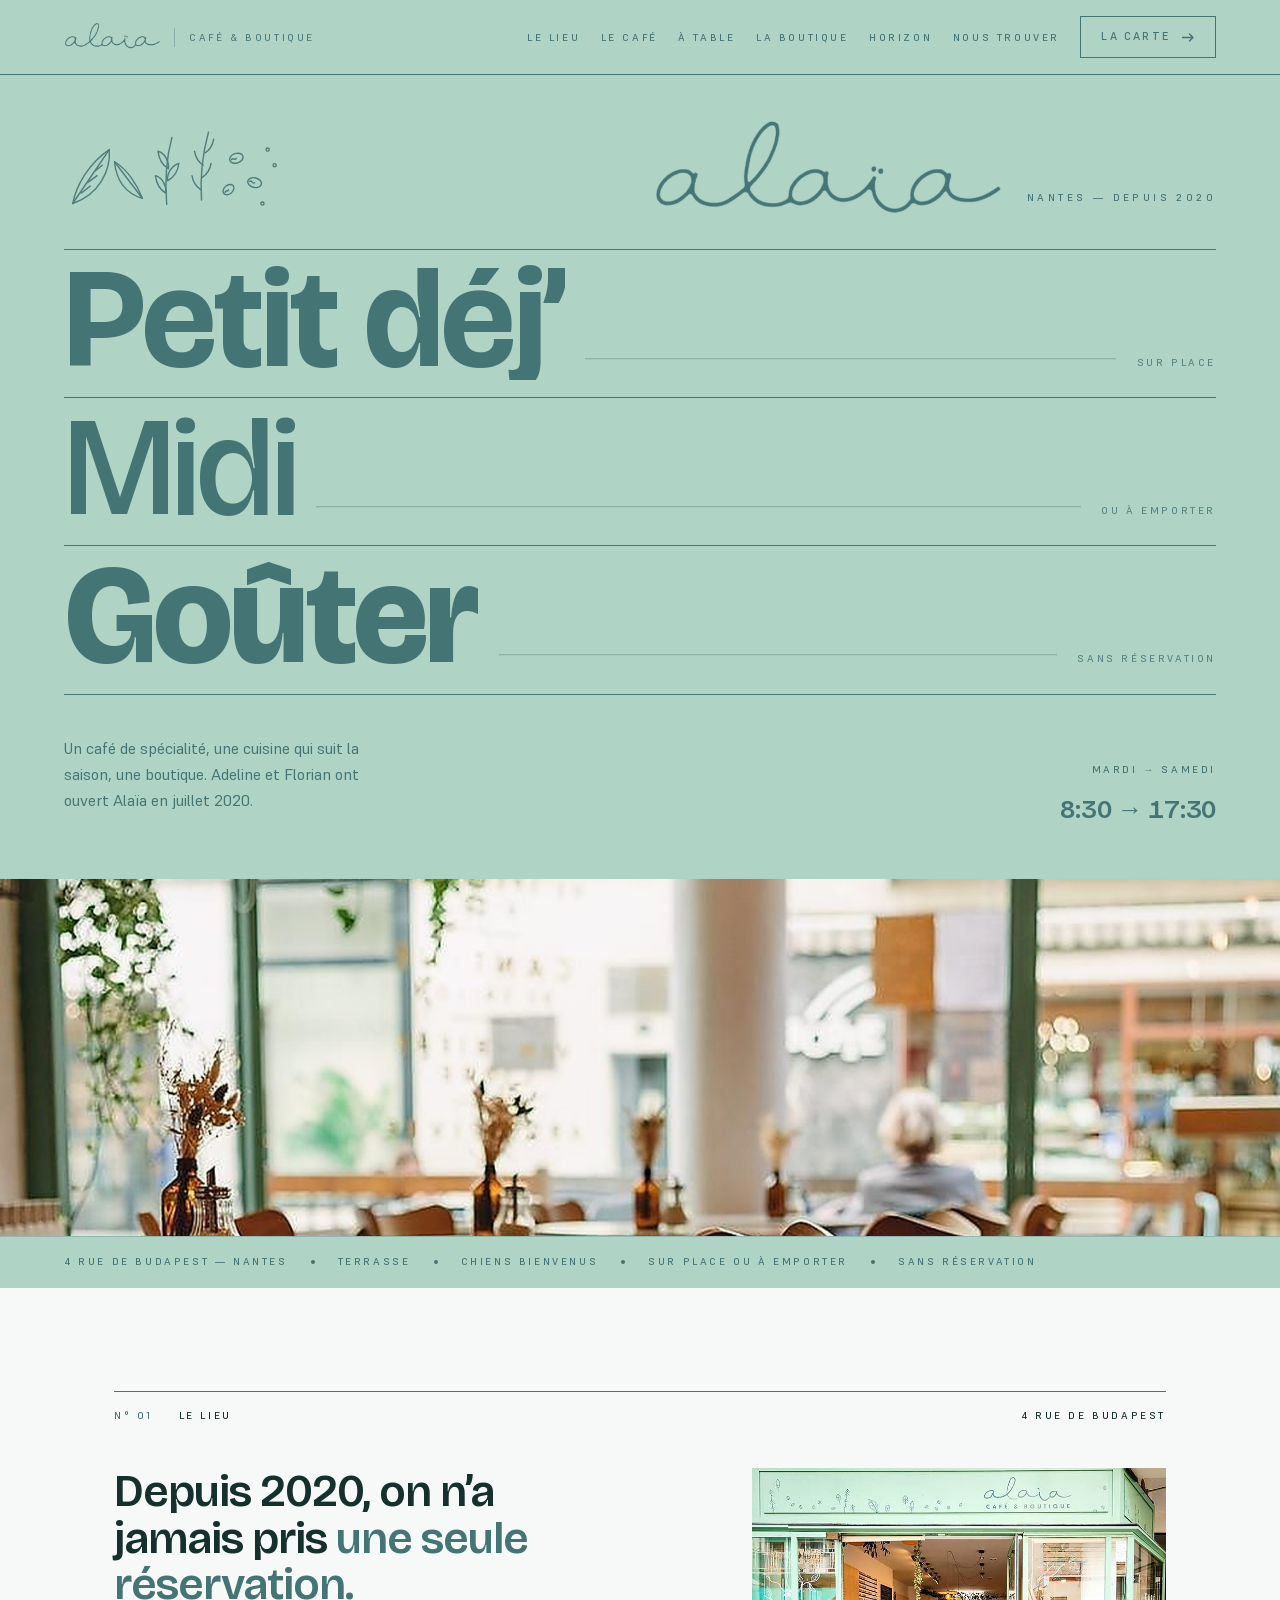
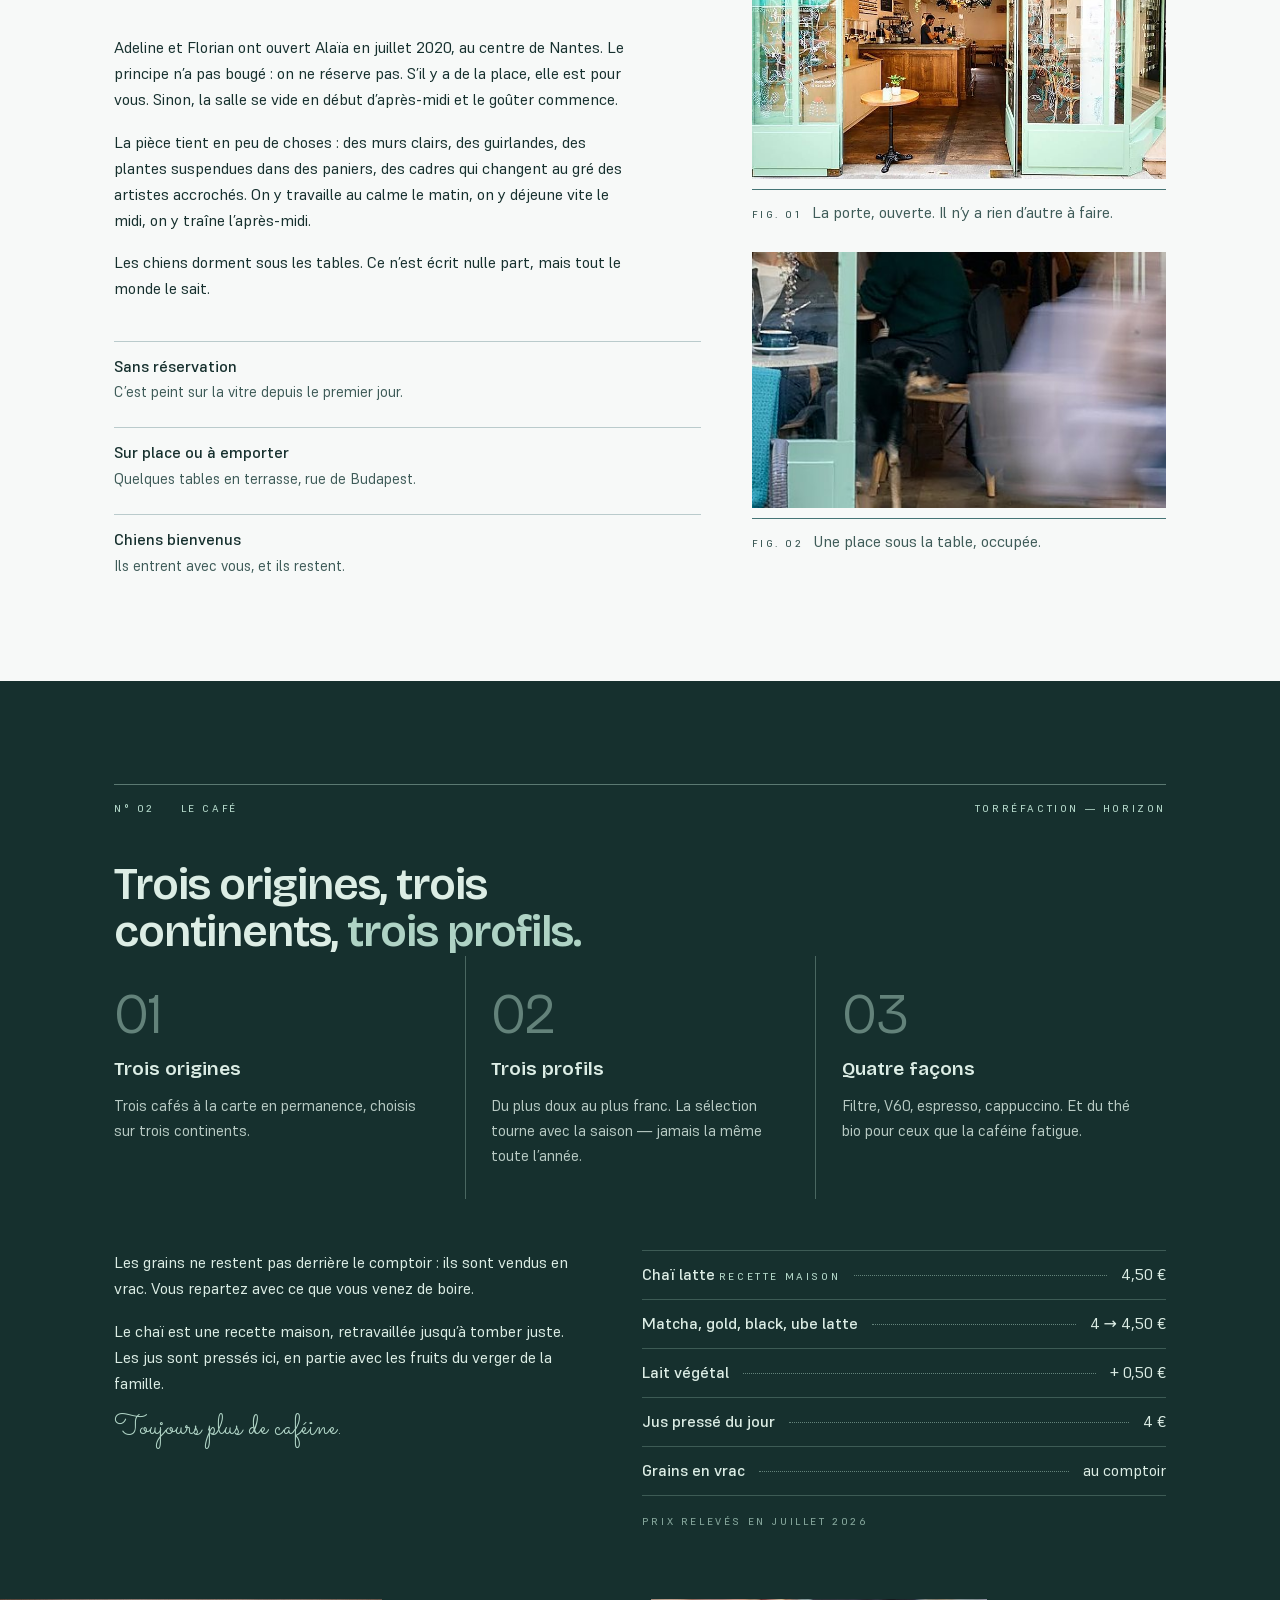
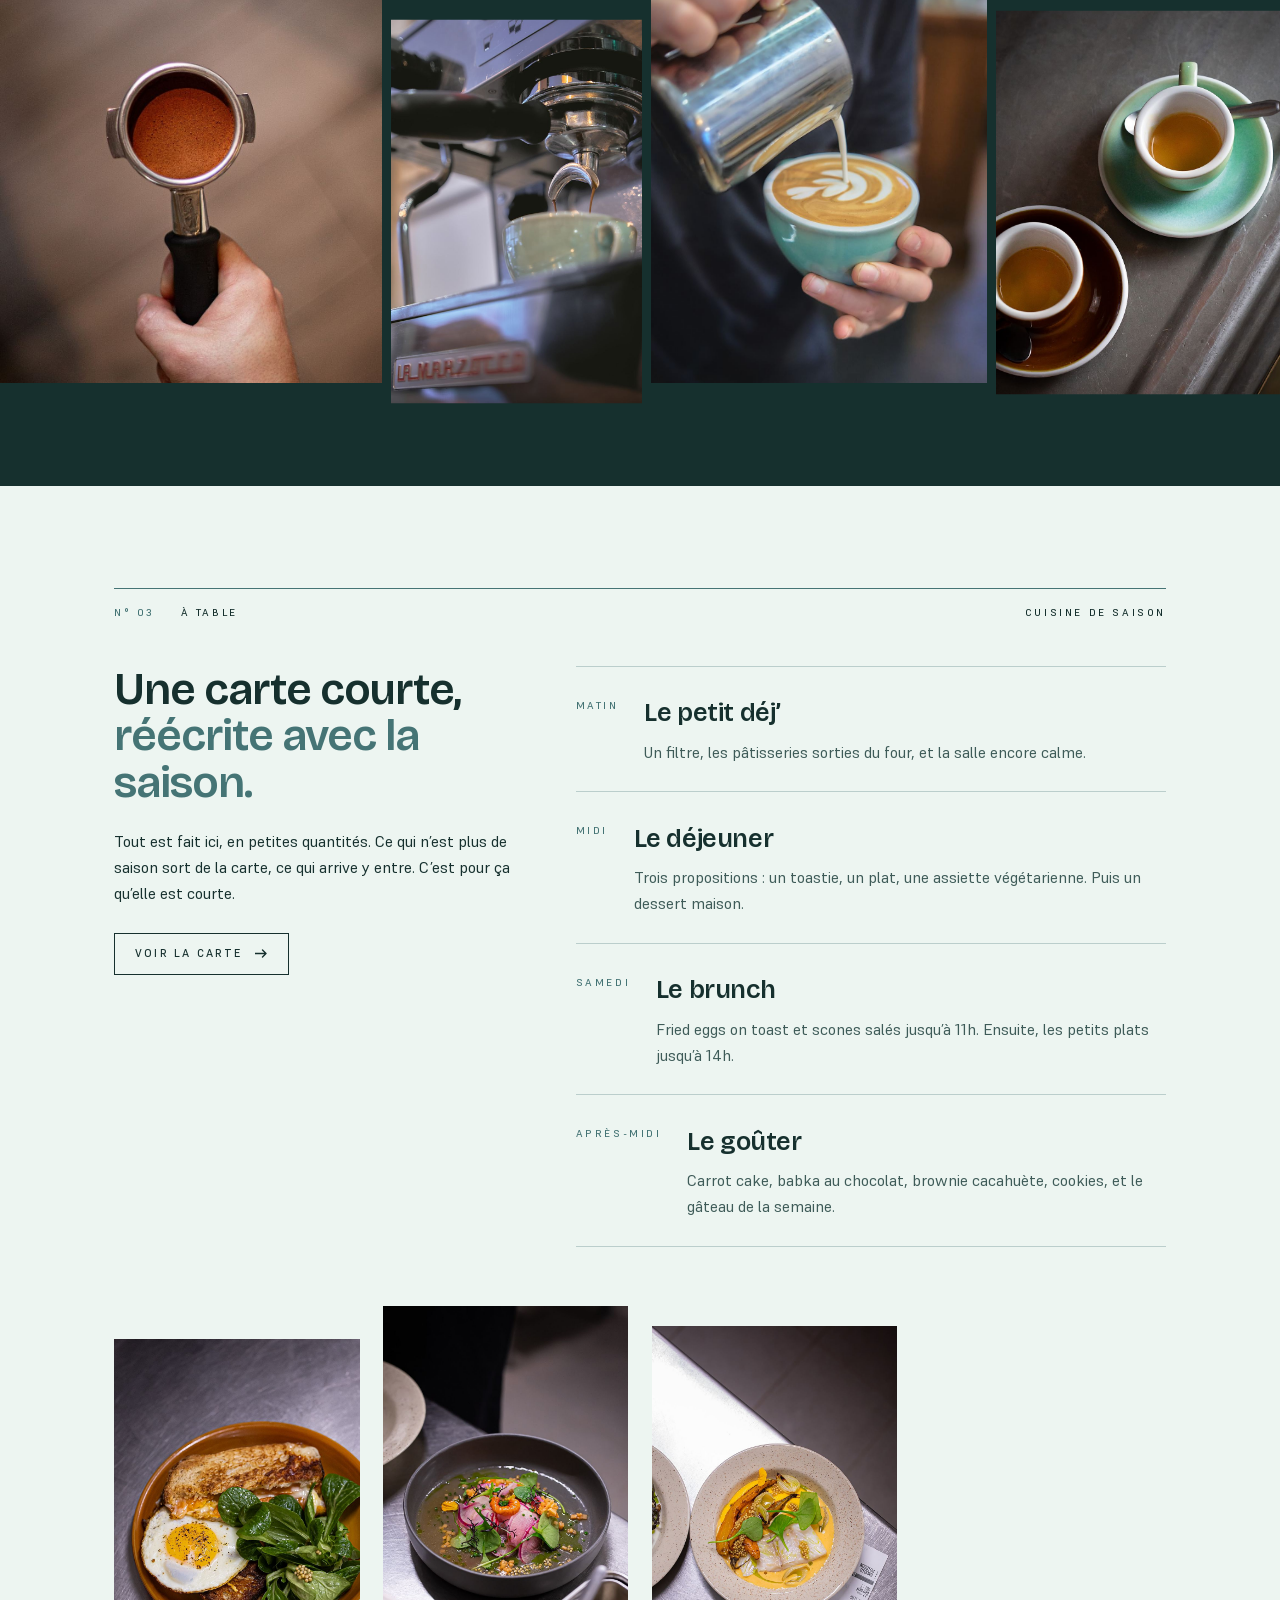
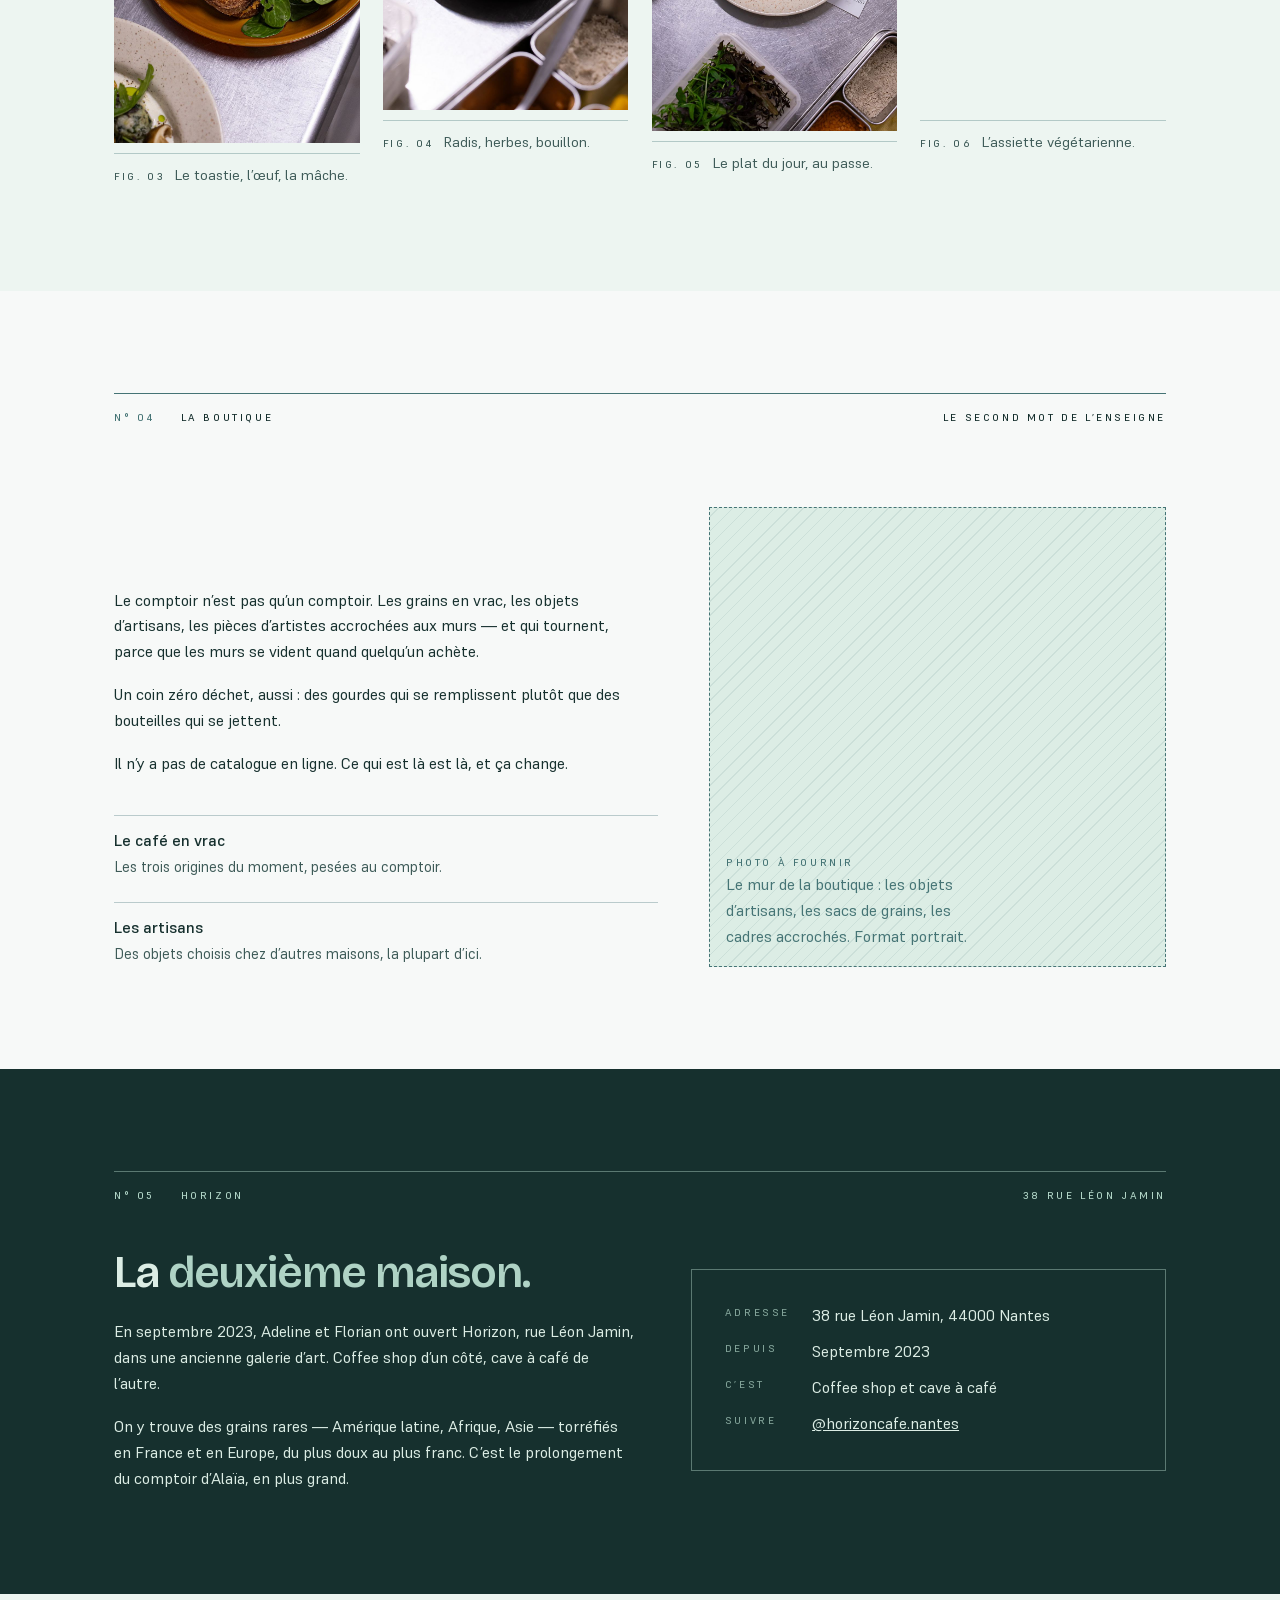
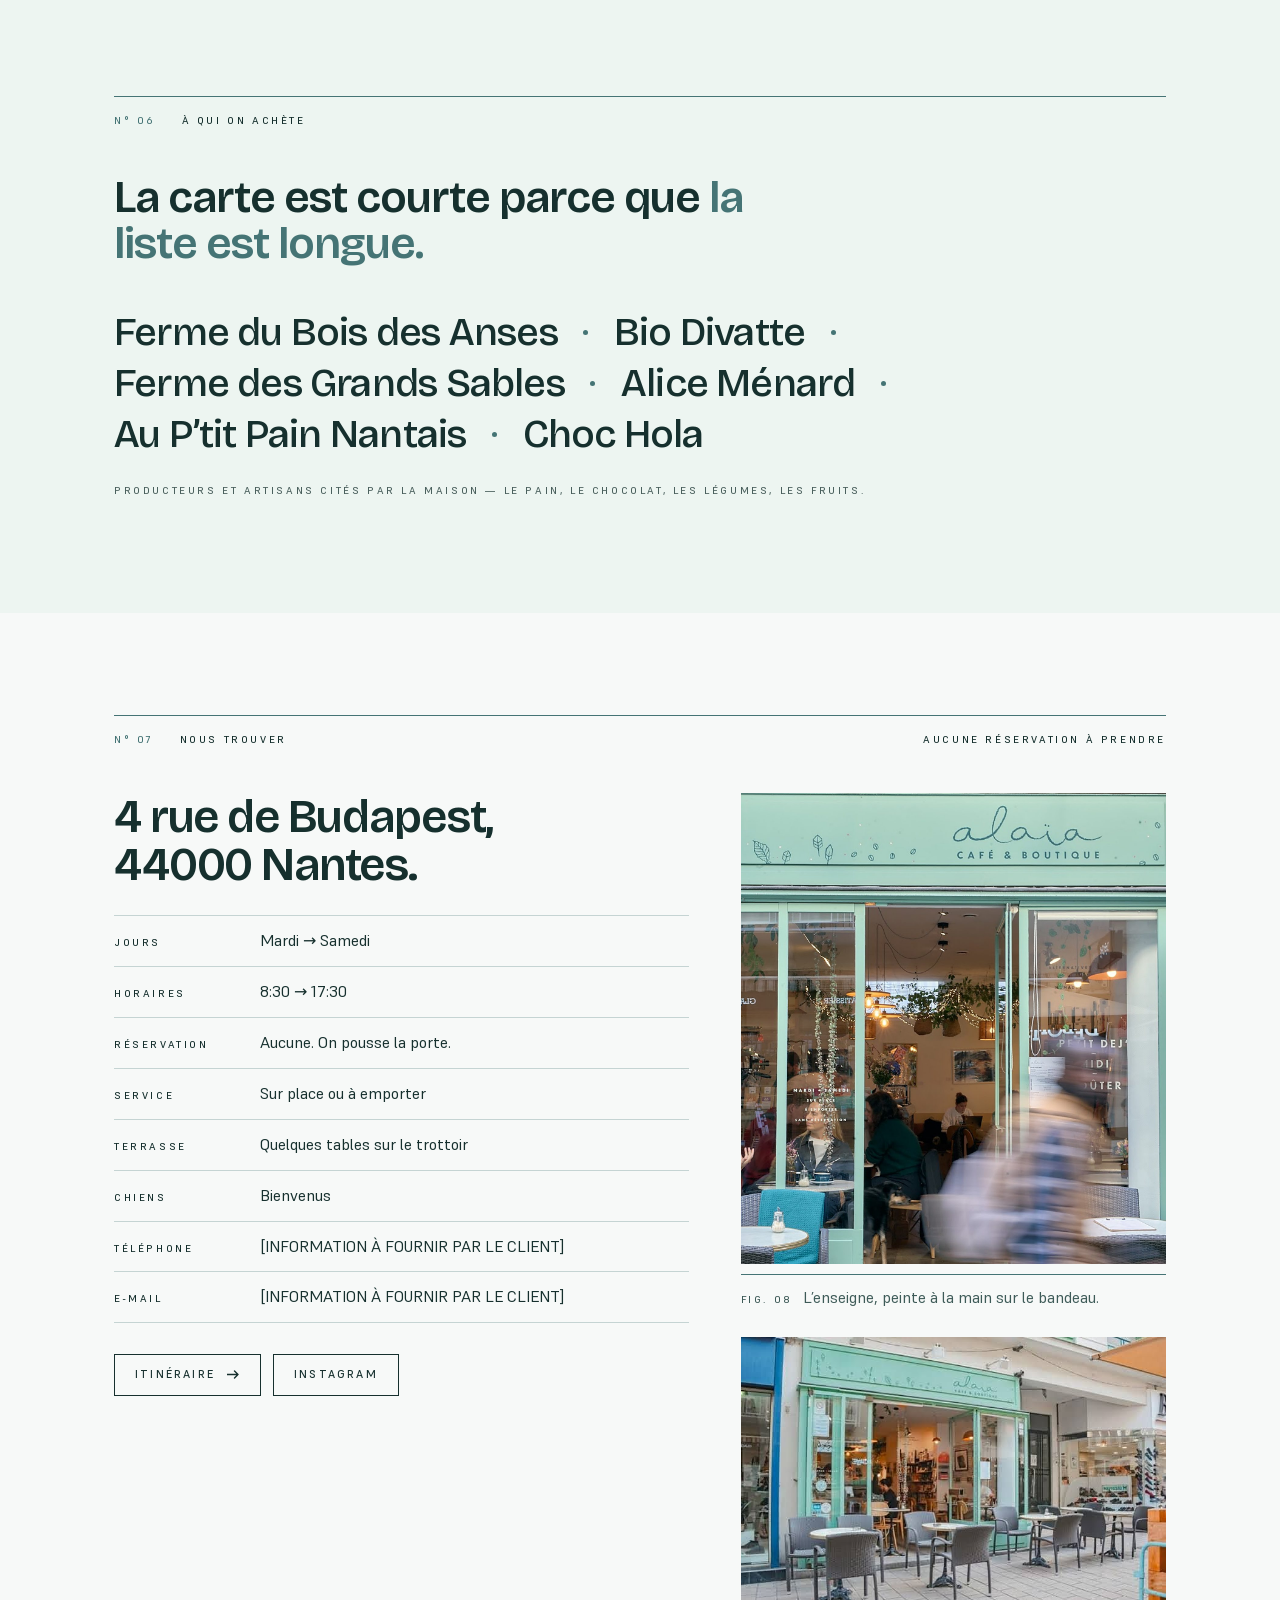
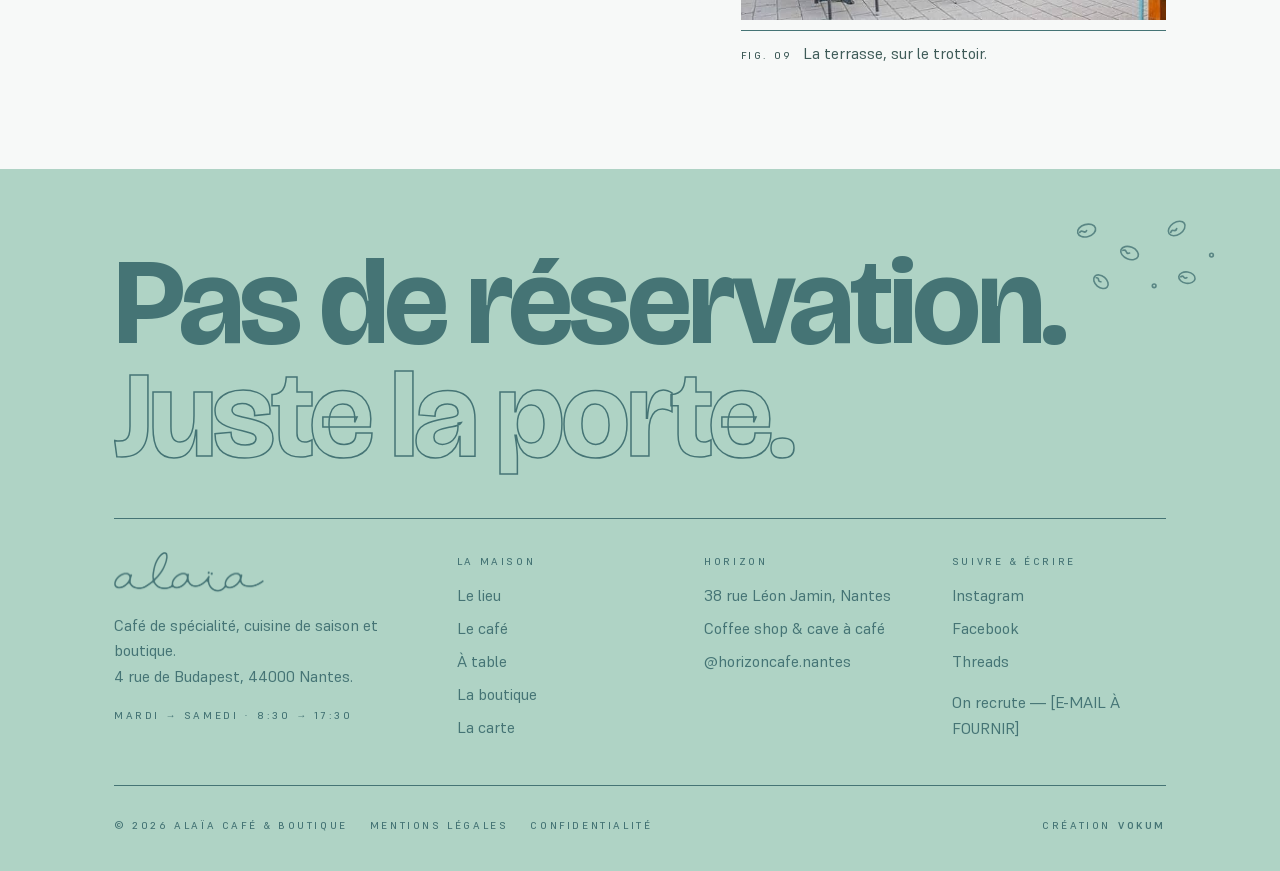
==== commit e9c86ed6: "Mobile : la bande du comptoir file au doigt au lieu d'une grille 2x2 Quatre carreaux egaux, c'est ce" ====
--- a/index.html
+++ b/index.html
@@ -370,8 +370,10 @@
     </div>
   </div>
 
-  <!-- La suite du comptoir. Bord à bord, sans légende : on longe le geste. -->
-  <div class="comptoir">
+  <!-- La suite du comptoir. Bord à bord, sans légende : on longe le geste.
+       Sur mobile la bande défile au doigt : `tabindex` la rend atteignable au
+       clavier, sinon la zone défilante serait inaccessible (WCAG 2.1.1). -->
+  <div class="comptoir" tabindex="0" role="group" aria-label="Le comptoir en images">
     <figure>
       <img class="buee" src="assets/img/cafe-porte-filtre.jpg" width="900" height="1482"
            alt="Une main tient un porte-filtre rempli de café fraîchement moulu, tassé et lissé."
--- a/assets/css/style.css
+++ b/assets/css/style.css
@@ -828,12 +828,43 @@
   .vitre__peint .peint { color: var(--enseigne); text-shadow: none; }
   .vitre__peint .pastille { background: var(--enseigne); }
 
-  /* La bande du comptoir se resserre à deux carreaux : quatre photos côte à
-     côte sur un téléphone, ce ne sont plus des photos, ce sont des timbres. */
-  .comptoir { grid-template-columns: 1.15fr .85fr; gap: 7px; }
-  .comptoir img { height: clamp(200px, 46vw, 300px); }
-  .comptoir figure:nth-child(2),
-  .comptoir figure:nth-child(4) { transform: none; }
+  /* La bande du comptoir ne devient pas une grille 2×2 : quatre carreaux
+     égaux, c'est exactement ce que la DA refuse, et les photos portrait s'y
+     font écraser en timbres carrés.
+     Sur un téléphone, on garde le geste du desktop — longer le comptoir — en
+     le rendant tactile : une bande qui file sous le doigt, bord à bord, en
+     carreaux toujours inégaux. Le débord du carreau suivant dit qu'on peut
+     faire glisser ; aucune consigne à écrire. */
+  .comptoir {
+    display: flex;
+    gap: 7px;
+    overflow-x: auto;
+    overscroll-behavior-x: contain;   /* ne pas voler le geste à la page */
+    scroll-snap-type: x proximity;    /* assiste sans forcer */
+    -webkit-overflow-scrolling: touch;
+    padding-inline: var(--marge);     /* le 1er carreau s'aligne sur le texte */
+    scrollbar-width: none;
+  }
+  .comptoir::-webkit-scrollbar { display: none; }
+
+  .comptoir figure {
+    flex: 0 0 auto;
+    scroll-snap-align: center;
+    transform: none;                  /* les décalages du desktop sautent */
+  }
+  .comptoir img { height: clamp(300px, 54vh, 420px); }
+
+  /* Aucune largeur identique — la règle des meneaux tient aussi au doigt. */
+  .comptoir figure:nth-child(1) img { width: 63vw; }
+  .comptoir figure:nth-child(2) img { width: 50vw; }
+  .comptoir figure:nth-child(3) img { width: 58vw; }
+  .comptoir figure:nth-child(4) img { width: 45vw; }
+
+  /* Le dernier carreau doit pouvoir venir se caler à la marge de droite. */
+  .comptoir::after {
+    content: '';
+    flex: 0 0 calc(var(--marge) - 7px);
+  }
 
   /* Les assiettes passent à deux colonnes, sans décalage : le rythme
      éditorial du desktop devient du désordre sur un petit écran. */
